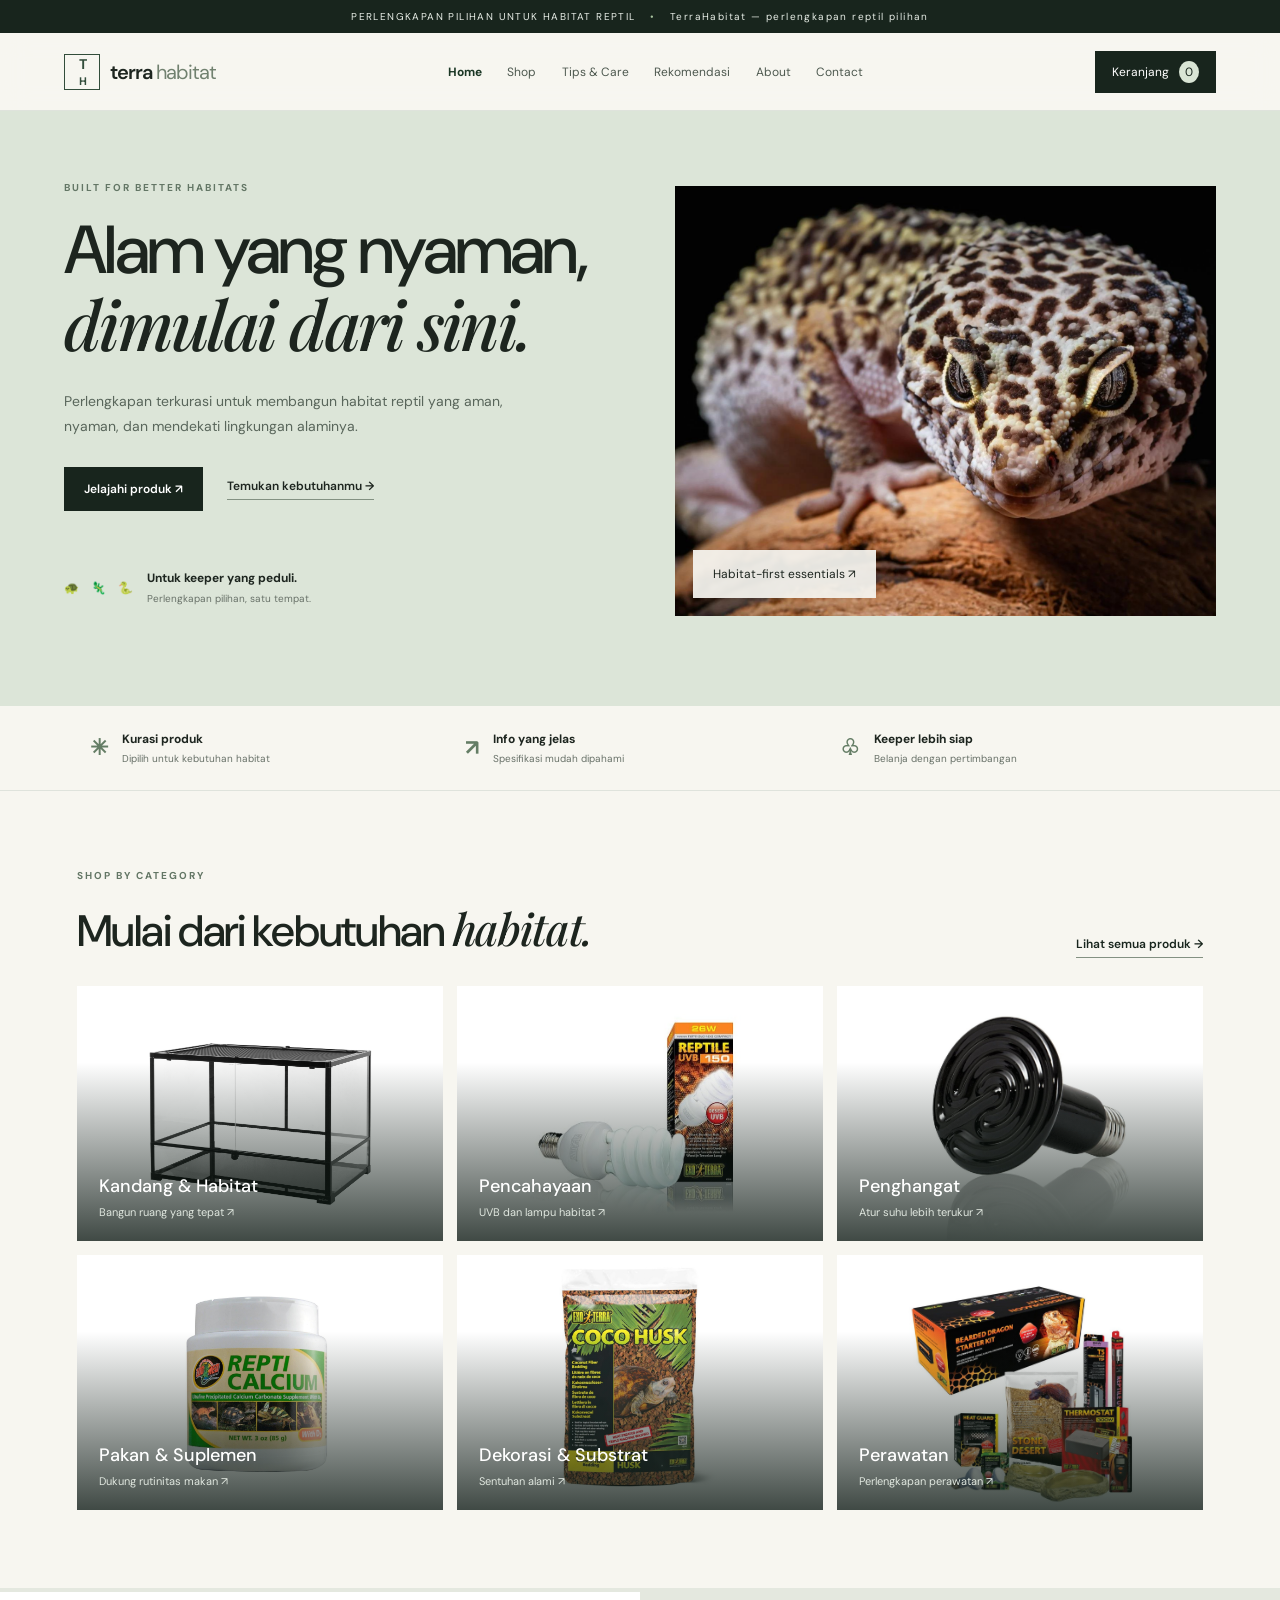
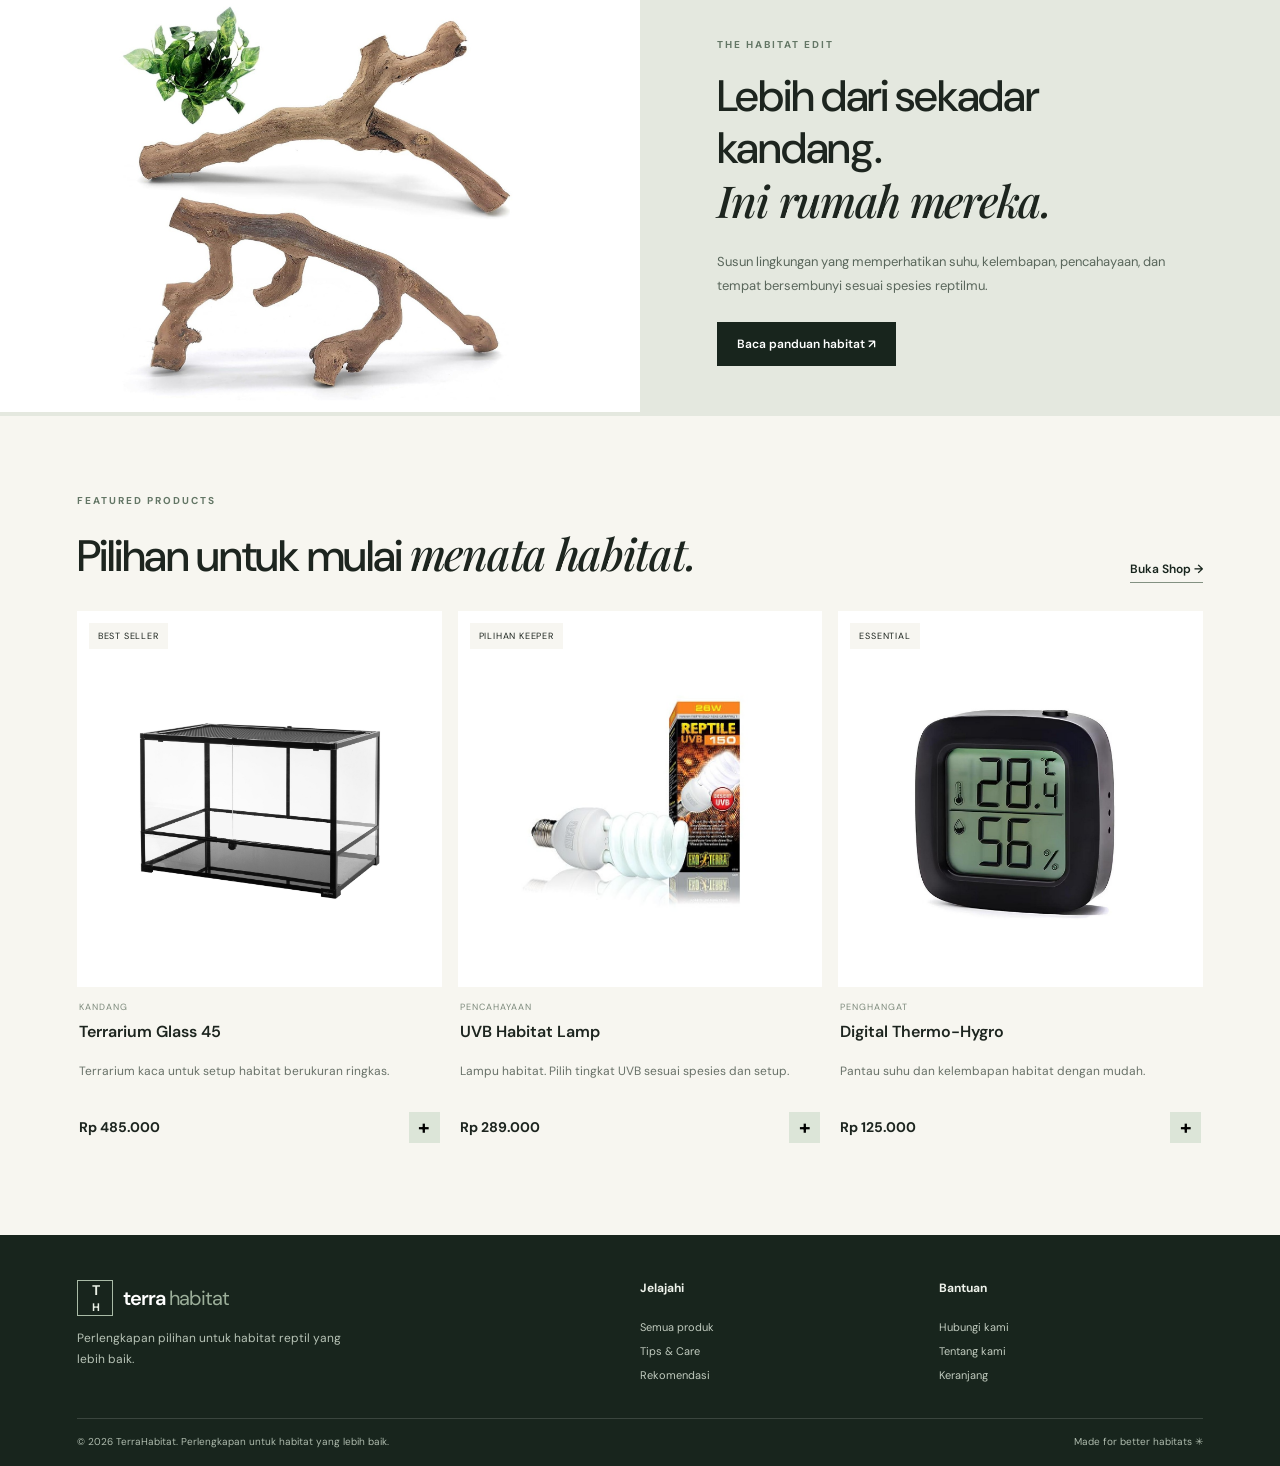
==== index.html @ 5f6a1dad "Update index.html" ====
<!DOCTYPE html>
<html lang="id">
 <head>
  <meta charset="utf-8"/>
  <meta content="width=device-width,initial-scale=1" name="viewport"/>
  <meta content="#18251d" name="theme-color"/>
  <title>
   Home | TerraHabitat
  </title>
  <link href="style.css" rel="stylesheet"/>
 </head>
 <body>
  <div class="announcement">
   PERLENGKAPAN PILIHAN UNTUK HABITAT REPTIL
   <span>
    •
   </span>
   TerraHabitat — perlengkapan reptil pilihan
  </div>
  <header class="site-header">
   <a class="brand" href="index.html">
    <span class="brand-mark">
     T
     <span>
      H
     </span>
    </span>
    <span class="brand-name">
     terra
     <span>
      habitat
     </span>
    </span>
   </a>
   <button aria-label="Buka menu" class="menu-toggle" id="menuToggle">
    ☰
   </button>
   <nav class="main-nav" id="mainNav">
    <a data-page="index.html" href="index.html">
     Home
    </a>
    <a data-page="shop.html" href="shop.html">
     Shop
    </a>
    <a data-page="tips.html" href="tips.html">
     Tips &amp; Care
    </a>
    <a data-page="recommendation.html" href="recommendation.html">
     Rekomendasi
    </a>
    <a data-page="about.html" href="about.html">
     About
    </a>
    <a data-page="contact.html" href="contact.html">
     Contact
    </a>
   </nav>
   <div class="header-actions">
    <a class="cart-button" href="cart.html">
     Keranjang
     <span id="cartCount">
      0
     </span>
    </a>
   </div>
  </header>
  <main>
   <section class="hero">
    <div class="hero-copy">
     <p class="eyebrow">
      BUILT FOR BETTER HABITATS
     </p>
     <h1>
      Alam yang nyaman,
      <br/>
      <em>
       dimulai dari sini.
      </em>
     </h1>
     <p class="hero-description">
      Perlengkapan terkurasi untuk membangun habitat reptil yang aman, nyaman, dan mendekati lingkungan alaminya.
     </p>
     <div class="hero-actions">
      <a class="button button-light" href="shop.html">
       Jelajahi produk ↗
      </a>
      <a class="text-link" href="recommendation.html">
       Temukan kebutuhanmu →
      </a>
     </div>
     <div class="hero-proof">
      <span>
       🐢　🦎　🐍
      </span>
      <p>
       <strong>
        Untuk keeper yang peduli.
       </strong>
       <br/>
       <small>
        Perlengkapan pilihan, satu tempat.
       </small>
      </p>
     </div>
    </div>
    <a class="hero-art image-link" href="shop.html">
     <img alt="Iguana di lingkungan hijau" src="images/hero-reptile.jpg"/>
     <span class="hero-note">
      Habitat-first essentials ↗
     </span>
    </a>
   </section>
   <section class="benefit-strip">
    <div>
     <b>
      ✳
     </b>
     <p>
      <strong>
       Kurasi produk
      </strong>
      <small>
       Dipilih untuk kebutuhan habitat
      </small>
     </p>
    </div>
    <div>
     <b>
      ↗
     </b>
     <p>
      <strong>
       Info yang jelas
      </strong>
      <small>
       Spesifikasi mudah dipahami
      </small>
     </p>
    </div>
    <div>
     <b>
      ♧
     </b>
     <p>
      <strong>
       Keeper lebih siap
      </strong>
      <small>
       Belanja dengan pertimbangan
      </small>
     </p>
    </div>
   </section>
   <section class="section">
    <div class="section-heading">
     <div>
      <p class="eyebrow">
       SHOP BY CATEGORY
      </p>
      <h2>
       Mulai dari kebutuhan
       <em>
        habitat.
       </em>
      </h2>
     </div>
     <a class="text-link dark-link" href="shop.html">
      Lihat semua produk →
     </a>
    </div>
    <div class="category-grid">
     <a class="category-card" href="shop.html?category=Kandang">
      <img alt="Kandang dan habitat" src="images/terrarium-glass.jpeg"/>
      <span class="category-info">
       <strong>
        Kandang &amp; Habitat
       </strong>
       <small>
        Bangun ruang yang tepat ↗
       </small>
      </span>
     </a>
     <a class="category-card" href="shop.html?category=Pencahayaan">
      <img alt="Pencahayaan" src="images/uvb-lamp.jpeg"/>
      <span class="category-info">
       <strong>
        Pencahayaan
       </strong>
       <small>
        UVB dan lampu habitat ↗
       </small>
      </span>
     </a>
     <a class="category-card" href="shop.html?category=Penghangat">
      <img alt="Penghangat" src="images/ceramic-heater.jpeg"/>
      <span class="category-info">
       <strong>
        Penghangat
       </strong>
       <small>
        Atur suhu lebih terukur ↗
       </small>
      </span>
     </a>
     <a class="category-card" href="shop.html?category=Pakan">
      <img alt="Pakan" src="images/calcium-supplement.jpeg"/>
      <span class="category-info">
       <strong>
        Pakan &amp; Suplemen
       </strong>
       <small>
        Dukung rutinitas makan ↗
       </small>
      </span>
     </a>
     <a class="category-card" href="shop.html?category=Dekorasi">
      <img alt="Dekorasi habitat" src="images/coconut-substrate.jpeg"/>
      <span class="category-info">
       <strong>
        Dekorasi &amp; Substrat
       </strong>
       <small>
        Sentuhan alami ↗
       </small>
      </span>
     </a>
     <a class="category-card" href="shop.html?category=Perawatan">
      <img alt="Perawatan" src="images/care-essentials.jpeg"/>
      <span class="category-info">
       <strong>
        Perawatan
       </strong>
       <small>
        Perlengkapan perawatan ↗
       </small>
      </span>
     </a>
    </div>
   </section>
   <section class="featured-banner">
    <a class="featured-image image-link" href="tips.html">
     <img alt="Hutan hijau" src="images/climbing-branch.jpeg"/>
    </a>
    <div class="featured-content">
     <p class="eyebrow">
      THE HABITAT EDIT
     </p>
     <h2>
      Lebih dari sekadar kandang.
      <br/>
      <em>
       Ini rumah mereka.
      </em>
     </h2>
     <p>
      Susun lingkungan yang memperhatikan suhu, kelembapan, pencahayaan, dan tempat bersembunyi sesuai spesies reptilmu.
     </p>
     <a class="button button-dark" href="tips.html">
      Baca panduan habitat ↗
     </a>
    </div>
   </section>
   <section class="section">
    <div class="section-heading">
     <div>
      <p class="eyebrow">
       FEATURED PRODUCTS
      </p>
      <h2>
       Pilihan untuk mulai
       <em>
        menata habitat.
       </em>
      </h2>
     </div>
     <a class="text-link dark-link" href="shop.html">
      Buka Shop →
     </a>
    </div>
    <div class="product-grid" id="homeProducts">
    </div>
   </section>
  </main>
  <footer class="footer">
   <div class="footer-main">
    <div class="footer-brand">
     <a class="brand brand-footer" href="index.html">
      <span class="brand-mark">
       T
       <span>
        H
       </span>
      </span>
      <span class="brand-name">
       terra
       <span>
        habitat
       </span>
      </span>
     </a>
     <p>
      Perlengkapan pilihan untuk habitat reptil yang lebih baik.
     </p>
    </div>
    <div>
     <h4>
      Jelajahi
     </h4>
     <a href="shop.html">
      Semua produk
     </a>
     <a href="tips.html">
      Tips &amp; Care
     </a>
     <a href="recommendation.html">
      Rekomendasi
     </a>
    </div>
    <div>
     <h4>
      Bantuan
     </h4>
     <a href="contact.html">
      Hubungi kami
     </a>
     <a href="about.html">
      Tentang kami
     </a>
     <a href="cart.html">
      Keranjang
     </a>
    </div>
   </div>
   <div class="footer-bottom">
    <span>
     © 2026 TerraHabitat. Perlengkapan untuk habitat yang lebih baik.
    </span>
    <span>
     Made for better habitats ✳
    </span>
   </div>
  </footer>
  <div class="toast" id="toast" role="status">
  </div>
  <script src="site.js">
  </script>
 </body>
</html>
---- style.css ----
@import url('https://fonts.googleapis.com/css2?family=DM+Sans:wght@400;500;600;700&family=Playfair+Display:ital,wght@0,500;0,600;1,500;1,600&display=swap');
:root {
    --forest:#18251d;
    --green:#324d3b;
    --sage:#dce5d8;
    --cream:#f7f6f0;
    --ink:#1d251f;
    --muted:#687168;
    --line:#dfe3dc
}
* {
    box-sizing:border-box
}
html {
    scroll-behavior:smooth
}
body {
    margin:0;
    background:var(--cream);
    color:var(--ink);
    font-family:'DM Sans',sans-serif
}
a {
    color:inherit;
    text-decoration:none
}
img {
    display:block;
    width:100%;
    object-fit:cover
}
button,input,select,textarea {
    font:inherit
}
.announcement {
    background:var(--forest);
    color:#e8eee7;
    padding:10px 5%;
    font-size:10px;
    letter-spacing:1.4px;
    text-align:center
}
.announcement span {
    padding:0 10px;
    color:#a8c29f
}
.site-header {
    height:78px;
    padding:0 5%;
    display:flex;
    align-items:center;
    justify-content:space-between;
    gap:24px;
    background:#f7f6f0eF;
    border-bottom:1px solid var(--line);
    position:sticky;
    top:0;
    z-index:20;
    backdrop-filter:blur(14px)
}
.brand {
    display:flex;
    align-items:center;
    gap:10px;
    flex-shrink:0
}
.brand-mark {
    width:36px;
    height:36px;
    border:1px solid var(--green);
    display:grid;
    place-items:center;
    font-size:14px;
    font-weight:700;
    color:var(--green);
    letter-spacing:-2px
}
.brand-mark span {
    font-size:11px
}
.brand-name {
    font-size:20px;
    letter-spacing:-1px;
    font-weight:600
}
.brand-name span {
    font-weight:400;
    color:#71816f
}
.main-nav {
    display:flex;
    gap:clamp(12px,2vw,30px);
    align-items:center
}
.main-nav a {
    font-size:12px;
    color:#4e594f;
    transition:color .2s
}
.main-nav a:hover,.main-nav a.active {
    color:#1b3725;
    font-weight:700
}
.header-actions {
    display:flex;
    align-items:center;
    gap:12px
}
.cart-button {
    background:var(--forest);
    color:white;
    border:0;
    padding:13px 17px;
    font-size:12px;
    cursor:pointer;
    white-space:nowrap
}
.cart-button span {
    background:#d9e5d5;
    color:var(--forest);
    border-radius:50%;
    padding:3px 6px;
    margin-left:7px
}
.menu-toggle {
    display:none;
    background:none;
    border:0;
    font-size:24px
}
.hero {
    display:grid;
    grid-template-columns:1fr 1fr;
    min-height:540px;
    background:var(--sage);
    padding:45px 5% 60px;
    gap:6%;
    align-items:center
}
.hero-copy {
    max-width:580px;
    padding:25px 0
}
.eyebrow {
    font-size:10px;
    font-weight:700;
    letter-spacing:2px;
    color:#637665;
    margin:0 0 20px
}
.hero h1,.page-hero h1 {
    font-size:clamp(40px,5.3vw,72px);
    line-height:1.08;
    letter-spacing:-2.7px;
    margin:0 0 23px;
    font-weight:500
}
.hero h1 em,.page-hero h1 em,h2 em {
    font-family:'Playfair Display',serif;
    font-weight:500
}
.hero-description,.page-hero>p:last-child {
    color:#59665b;
    line-height:1.8;
    max-width:460px;
    font-size:14px
}
.hero-actions {
    display:flex;
    align-items:center;
    gap:24px;
    margin-top:28px;
    flex-wrap:wrap
}
.button {
    display:inline-flex;
    align-items:center;
    justify-content:center;
    padding:14px 20px;
    border:0;
    cursor:pointer;
    font-size:12px;
    font-weight:600;
    gap:12px
}
.button-light {
    background:var(--forest);
    color:white
}
.button-dark {
    background:var(--forest);
    color:white
}
.text-link {
    font-size:12px;
    font-weight:600;
    border-bottom:1px solid #839182;
    padding-bottom:5px
}
.dark-link {
    color:var(--forest)
}
.hero-proof {
    display:flex;
    align-items:center;
    gap:14px;
    margin-top:45px;
    font-size:12px
}
.hero-proof p {
    line-height:1.7
}
.hero-proof small,.benefit-strip small {
    color:var(--muted)
}
.hero-art {
    height:430px;
    position:relative;
    overflow:hidden
}
.hero-art img {
    height:100%;
    transition:transform .6s
}
.hero-art:hover img,.image-link:hover img {
    transform:scale(1.035)
}
.hero-note {
    position:absolute;
    bottom:18px;
    left:18px;
    background:#f7f6f0ed;
    padding:16px 20px;
    font-size:12px
}
.benefit-strip {
    display:grid;
    grid-template-columns:repeat(3,1fr);
    padding:25px 7%;
    border-bottom:1px solid var(--line);
    gap:25px
}
.benefit-strip>div {
    display:flex;
    align-items:center;
    gap:14px
}
.benefit-strip b {
    font-size:22px;
    color:#647d65
}
.benefit-strip p {
    margin:0;
    display:grid;
    gap:5px;
    font-size:12px
}
.section {
    padding:78px 6%
}
.section-heading {
    display:flex;
    align-items:end;
    justify-content:space-between;
    gap:20px;
    margin-bottom:28px
}
.section-heading h2,.featured-content h2,.about-layout h2,.contact-copy h2 {
    font-size:clamp(28px,3.6vw,44px);
    font-weight:500;
    line-height:1.18;
    letter-spacing:-1.3px;
    margin:0
}
.category-grid {
    display:grid;
    grid-template-columns:repeat(3,1fr);
    gap:14px
}
.category-card {
    height:255px;
    position:relative;
    overflow:hidden;
    background:#dce3d8;
    display:block;
    border:0;
    text-align:left;
    color:white;
    cursor:pointer
}
.category-card:after {
    content:'';
    position:absolute;
    inset:0;
    background:linear-gradient(0deg,#101c16cc,transparent 70%)
}
.category-card img {
    height:100%;
    transition:transform .5s
}
.category-card:hover img {
    transform:scale(1.04)
}
.category-info {
    position:absolute;
    bottom:22px;
    left:22px;
    z-index:1;
    display:grid;
    gap:7px
}
.category-info strong {
    font-size:18px;
    font-weight:500
}
.category-info small {
    font-size:11px;
    color:#e0e7df
}
.featured-banner {
    display:grid;
    grid-template-columns:1fr 1fr;
    background:#e4e8df;
    align-items:center
}
.featured-image {
    height:420px;
    overflow:hidden
}
.featured-image img {
    height:100%;
    transition:transform .5s
}
.featured-content {
    padding:50px 12%
}
.featured-content p:not(.eyebrow) {
    font-size:13px;
    line-height:1.8;
    color:#59665b;
    margin:20px 0 25px
}
.page-hero {
    padding:80px 7% 62px;
    background:var(--sage)
}
.page-hero h1 {
    max-width:850px
}
.page-hero>p:last-child {
    max-width:650px
}
.page-hero.compact {
    padding-top:55px;
    padding-bottom:40px
}
.shop-section {
    padding-top:35px
}
.shop-controls {
    display:grid;
    grid-template-columns:1fr 220px 200px;
    gap:12px;
    margin-bottom:14px
}
.shop-controls input,.shop-controls select,.contact-form input,.contact-form textarea {
    width:100%;
    padding:14px;
    border:1px solid #d7ddd5;
    background:#fbfbf7;
    color:var(--ink);
    outline:none
}
.shop-controls input:focus,.contact-form input:focus,.contact-form textarea:focus {
    border-color:#637c67
}
.product-count {
    font-size:12px;
    color:var(--muted);
    margin:18px 0
}
.product-grid {
    display:grid;
    grid-template-columns:repeat(3,minmax(0,1fr));
    gap:28px 16px
}
.product-card {
    min-width:0
}
.product-image {
    position:relative;
    overflow:hidden;
    background:#e7e9e2;
    aspect-ratio:1/1.03
}
.product-image>a {
    display:block;
    height:100%
}
.product-image img {
    height:100%;
    transition:transform .45s
}
.product-card:hover .product-image img {
    transform:scale(1.04)
}
.product-badge {
    position:absolute;
    top:12px;
    left:12px;
    background:#f7f6f0eF;
    padding:7px 9px;
    font-size:9px;
    letter-spacing:.8px
}
.quick-add {
    position:absolute;
    left:10px;
    right:10px;
    bottom:10px;
    background:var(--forest);
    color:white;
    border:0;
    padding:12px;
    cursor:pointer;
    font-size:11px;
    opacity:0;
    transform:translateY(6px);
    transition:.2s
}
.product-card:hover .quick-add,.quick-add:focus {
    opacity:1;
    transform:none
}
.product-meta {
    padding:14px 2px
}
.product-category {
    font-size:9px;
    color:#7c897b;
    letter-spacing:1px;
    text-transform:uppercase
}
.product-title-row {
    display:flex;
    justify-content:space-between;
    gap:8px;
    align-items:start
}
.product-title {
    font-size:16px;
    font-weight:600;
    margin:8px 0
}
.product-rating {
    font-size:10px;
    color:#647d65;
    margin-top:10px
}
.product-desc {
    font-size:12px;
    line-height:1.6;
    color:var(--muted);
    min-height:38px
}
.price-row {
    display:flex;
    justify-content:space-between;
    align-items:center;
    font-size:14px;
    font-weight:700
}
.mini-add {
    width:31px;
    height:31px;
    background:var(--sage);
    border:0;
    font-size:20px;
    cursor:pointer
}
.empty-message {
    padding:40px;
    text-align:center;
    color:var(--muted)
}
.product-detail {
    display:grid;
    grid-template-columns:1fr 1fr;
    gap:7%;
    align-items:center;
    min-height:500px
}
.detail-image {
    height:min(65vw,520px);
    background:#e5e8e0
}
.detail-image img {
    height:100%
}
.detail-copy h1 {
    font-size:clamp(32px,4vw,52px);
    font-weight:500;
    letter-spacing:-1.5px
}
.detail-copy p {
    line-height:1.8;
    color:var(--muted);
    font-size:14px
}
.detail-price {
    font-size:24px;
    font-weight:700;
    margin:24px 0
}
.detail-copy .button {
    margin-top:10px
}
.image-link {
    display:block;
    overflow:hidden
}
.image-link img {
    transition:transform .5s
}
.care-grid {
    display:grid;
    grid-template-columns:repeat(3,1fr);
    gap:18px
}
.care-card {
    background:#eeefe8
}
.care-image {
    height:220px;
    display:block;
    position:relative;
    overflow:hidden
}
.care-image img {
    height:100%;
    transition:transform .4s
}
.care-image:hover img {
    transform:scale(1.04)
}
.care-image span {
    position:absolute;
    left:14px;
    top:14px;
    background:#f7f6f0;
    padding:7px 10px;
    font-size:9px;
    letter-spacing:1px
}
.care-body {
    padding:20px
}
.care-body h3 {
    font-size:18px;
    font-weight:500;
    margin:0 0 10px
}
.care-body p,.about-layout p {
    font-size:13px;
    line-height:1.8;
    color:var(--muted)
}
.care-body .text-link {
    display:inline-block;
    margin-top:8px
}
.care-grid-page {
    padding-top:55px
}
.recommend-grid {
    display:grid;
    grid-template-columns:repeat(2,1fr);
    gap:14px
}
.recommend-card {
    display:flex;
    gap:20px;
    background:#ecefe7;
    padding:28px;
    align-items:start
}
.recommend-emoji {
    font-size:38px
}
.recommend-card span {
    font-size:9px;
    letter-spacing:1px;
    color:#71816f
}
.recommend-card h3 {
    margin:8px 0;
    font-size:23px;
    font-weight:500
}
.recommend-card p {
    font-size:12px;
    color:var(--muted);
    line-height:1.8
}
.recommend-card a {
    font-size:11px;
    font-weight:700;
    border-bottom:1px solid #98a495;
    padding-bottom:5px
}
.about-layout {
    display:grid;
    grid-template-columns:1fr 1fr;
    gap:7%;
    align-items:center
}
.about-photo {
    height:450px
}
.about-photo img {
    height:100%
}
.faq-section {
    padding-top:25px
}
.faq-list {
    max-width:900px
}
.faq-list details {
    border-bottom:1px solid var(--line);
    padding:18px 0
}
.faq-list summary {
    cursor:pointer;
    display:flex;
    justify-content:space-between;
    font-size:14px
}
.faq-list details p {
    font-size:13px;
    color:var(--muted);
    line-height:1.8;
    max-width:750px
}
.contact-section {
    display:grid;
    grid-template-columns:1fr 1fr;
    gap:8%;
    background:#e5e9e0
}
.contact-copy p {
    font-size:13px;
    color:var(--muted);
    line-height:1.8;
    max-width:420px
}
.contact-detail {
    display:grid;
    gap:7px;
    margin-top:25px
}
.contact-detail span {
    font-size:9px;
    letter-spacing:1.5px;
    color:#788579
}
.contact-detail strong {
    font-size:13px
}
.contact-form {
    background:var(--cream);
    padding:28px;
    display:grid;
    gap:10px
}
.contact-form h3 {
    margin:0 0 10px;
    font-weight:500;
    font-size:23px
}
.contact-form label {
    font-size:11px
}
.contact-form textarea {
    resize:vertical
}
.contact-form small {
    font-size:10px;
    color:var(--muted);
    line-height:1.6
}
.cart-page {
    display:grid;
    grid-template-columns:1.5fr .8fr;
    gap:35px;
    align-items:start
}
.cart-line {
    display:grid;
    grid-template-columns:100px 1fr auto;
    gap:18px;
    padding:18px 0;
    border-bottom:1px solid var(--line);
    align-items:center
}
.cart-line img {
    width:100px;
    height:100px
}
.cart-line h4 {
    margin:0 0 8px;
    font-size:15px
}
.cart-line p {
    font-size:13px;
    color:var(--muted)
}
.quantity-control {
    display:flex;
    align-items:center;
    gap:12px;
    margin:12px 0
}
.quantity-control button {
    border:1px solid var(--line);
    background:white;
    width:28px;
    height:28px;
    cursor:pointer
}
.remove-item {
    border:0;
    background:none;
    text-decoration:underline;
    color:#7b4e43;
    padding:0;
    cursor:pointer;
    font-size:11px
}
.cart-page-summary {
    background:#e9ede5;
    padding:25px;
    position:sticky;
    top:100px
}
.cart-page-summary h2 {
    font-weight:500
}
.summary-line {
    display:flex;
    justify-content:space-between;
    padding:18px 0;
    border-bottom:1px solid #d3dbd0
}
.cart-page-summary p,.cart-page-summary small {
    font-size:11px;
    line-height:1.7;
    color:var(--muted)
}
.cart-page-summary .button {
    width:100%;
    margin:15px 0
}
.cart-page-summary .text-link {
    display:block;
    text-align:center;
    margin:10px
}
.cart-empty {
    padding:40px 20px;
    text-align:center;
    background:#edf0e9
}
.cart-empty p {
    color:var(--muted);
    font-size:13px
}
.footer {
    background:var(--forest);
    color:#eef2eb;
    padding:45px 6% 18px
}
.footer-main {
    display:grid;
    grid-template-columns:2fr 1fr 1fr;
    gap:35px;
    padding-bottom:35px
}
.brand-footer .brand-mark {
    border-color:#a9bba7;
    color:#e9f0e5
}
.brand-footer .brand-name {
    color:white
}
.brand-footer .brand-name span {
    color:#9caf9a
}
.footer p {
    font-size:12px;
    line-height:1.8;
    color:#b7c3b6;
    max-width:270px
}
.footer h4 {
    font-size:12px;
    margin:0 0 14px
}
.footer-main>div:not(:first-child) {
    display:flex;
    flex-direction:column;
    gap:10px
}
.footer-main>div>a:not(.brand) {
    font-size:11px;
    color:#c1cbbf
}
.footer-bottom {
    border-top:1px solid #ffffff25;
    padding-top:16px;
    display:flex;
    justify-content:space-between;
    color:#aebbad;
    font-size:10px
}
.toast {
    position:fixed;
    bottom:22px;
    left:50%;
    transform:translate(-50%,20px);
    background:var(--forest);
    color:white;
    padding:13px 20px;
    font-size:12px;
    opacity:0;
    pointer-events:none;
    transition:.2s;
    z-index:100
}
.toast.show {
    opacity:1;
    transform:translate(-50%,0)
}
[hidden] {
    display:none!important
}
@media(max-width:950px) {
    .main-nav {
        gap:12px
    }
    .main-nav a {
        font-size:11px
    }
    .brand-name {
        font-size:17px
    }
    .hero {
        min-height:450px
    }
    .hero-art {
        height:350px
    }
    .category-card {
        height:210px
    }
    .product-grid {
        grid-template-columns:repeat(2,minmax(0,1fr))
    }
    .shop-controls {
        grid-template-columns:1fr 1fr
    }
    .shop-controls input {
        grid-column:1/-1
    }
}
@media(max-width:700px) {
    .site-header {
        height:68px;
        padding:0 5%;
        gap:10px
    }
    .menu-toggle {
        display:block;
        order:3
    }
    .main-nav {
        display:none;
        position:absolute;
        top:68px;
        left:0;
        right:0;
        padding:20px 6%;
        background:var(--cream);
        border-bottom:1px solid var(--line);
        flex-direction:column;
        align-items:flex-start;
        gap:18px
    }
    .main-nav.open {
        display:flex
    }
    .header-actions {
        margin-left:auto
    }
    .brand-mark {
        width:31px;
        height:31px
    }
    .brand-name {
        font-size:16px
    }
    .cart-button {
        padding:11px;
        font-size:11px
    }
    .hero {
        grid-template-columns:1fr;
        padding:35px 6% 45px;
        gap:25px
    }
    .hero h1,.page-hero h1 {
        font-size:43px
    }
    .hero-art {
        height:300px
    }
    .benefit-strip {
        grid-template-columns:1fr;
        padding:22px 7%;
        gap:15px
    }
    .section {
        padding:52px 6%
    }
    .section-heading {
        align-items:start;
        flex-direction:column
    }
    .category-grid {
        grid-template-columns:repeat(2,minmax(0,1fr));
        gap:10px
    }
    .category-card {
        height:190px
    }
    .category-info {
        left:13px;
        bottom:15px
    }
    .category-info strong {
        font-size:15px
    }
    .featured-banner,.about-layout,.contact-section,.product-detail,.cart-page {
        grid-template-columns:1fr
    }
    .featured-image {
        height:260px
    }
    .featured-content {
        padding:35px 7%
    }
    .page-hero {
        padding:50px 6% 40px
    }
    .care-grid {
        grid-template-columns:1fr
    }
    .care-image {
        height:230px
    }
    .recommend-grid {
        grid-template-columns:1fr
    }
    .shop-controls {
        grid-template-columns:1fr 1fr
    }
    .shop-controls input {
        grid-column:1/-1
    }
    .product-grid {
        gap:20px 12px
    }
    .product-title {
        font-size:14px
    }
    .product-desc {
        font-size:11px
    }
    .quick-add {
        opacity:1;
        transform:none;
        padding:9px;
        font-size:10px
    }
    .product-detail {
        gap:25px
    }
    .detail-image {
        height:350px
    }
    .about-photo {
        height:300px
    }
    .cart-page-summary {
        position:static
    }
    .footer-main {
        grid-template-columns:1fr 1fr
    }
    .footer-brand {
        grid-column:1/-1
    }
    .footer-bottom {
        gap:12px;
        flex-direction:column
    }
    .cart-line {
        grid-template-columns:75px 1fr auto;
        gap:12px
    }
    .cart-line img {
        width:75px;
        height:80px
    }
}
@media(max-width:390px) {
    .brand-name {
        font-size:14px
    }
    .header-actions {
        gap:5px
    }
    .cart-button {
        padding:9px
    }
    .category-card {
        height:160px
    }
    .product-grid {
        grid-template-columns:1fr 1fr
    }
    .product-title-row {
        display:block
    }
    .shop-controls {
        grid-template-columns:1fr
    }
    .shop-controls input {
        grid-column:auto
    }
}
/* Species-specific care guide pages */
.species-layout {
    padding-top:55px;
    padding-bottom:45px
}
.species-layout .about-photo {
    background:#e6e9df;
    overflow:hidden
}
.species-layout h2 {
    font-size:clamp(28px,3.4vw,42px);
    font-weight:500;
    line-height:1.2;
    letter-spacing:-1px
}
.species-layout h2 em {
    font-family:'Playfair Display',serif;
    font-weight:500
}
.species-content {
    padding-top:35px
}
.species-topic-grid {
    grid-template-columns:repeat(3,minmax(0,1fr));
    align-items:stretch
}
.species-topic-grid .care-card {
    height:100%
}
.species-topic-grid .care-body {
    padding:26px
}
.species-topic-grid .care-body .eyebrow {
    display:block;
    margin-bottom:12px
}
.species-check .featured-banner {
    grid-template-columns:1fr 1fr
}
.species-check ul {
    padding-left:19px;
    color:var(--muted);
    font-size:13px;
    line-height:2
}
.species-check .featured-content p:not(.eyebrow) {
    line-height:1.8
}
@media(max-width:700px) {
    .species-topic-grid {
        grid-template-columns:1fr
    }
    .species-check .featured-banner {
        grid-template-columns:1fr
    }
    .species-layout .about-photo {
        height:300px
    }
}


/* Form alamat pengantaran pada halaman keranjang */
.delivery-form {
    display: grid;
    gap: 9px;
    margin-top: 22px;
}
.delivery-form h3 {
    margin: 4px 0 8px;
    font-size: 17px;
    font-weight: 500;
}
.delivery-form label {
    margin-top: 5px;
    font-size: 11px;
    font-weight: 600;
}
.delivery-form input,
.delivery-form select,
.delivery-form textarea {
    width: 100%;
    min-width: 0;
    padding: 11px 12px;
    border: 1px solid #d3dbd0;
    border-radius: 0;
    background: #fff;
    color: var(--ink, #18251d);
    font: inherit;
    font-size: 12px;
}
.delivery-form textarea {
    resize: vertical;
}
.delivery-form input:focus,
.delivery-form select:focus,
.delivery-form textarea:focus {
    outline: 2px solid #647b60;
    outline-offset: 1px;
}
.delivery-total-line {
    padding: 11px 0;
    font-size: 12px;
}
.delivery-feedback {
    overflow-wrap: anywhere;
    margin: 0;
}
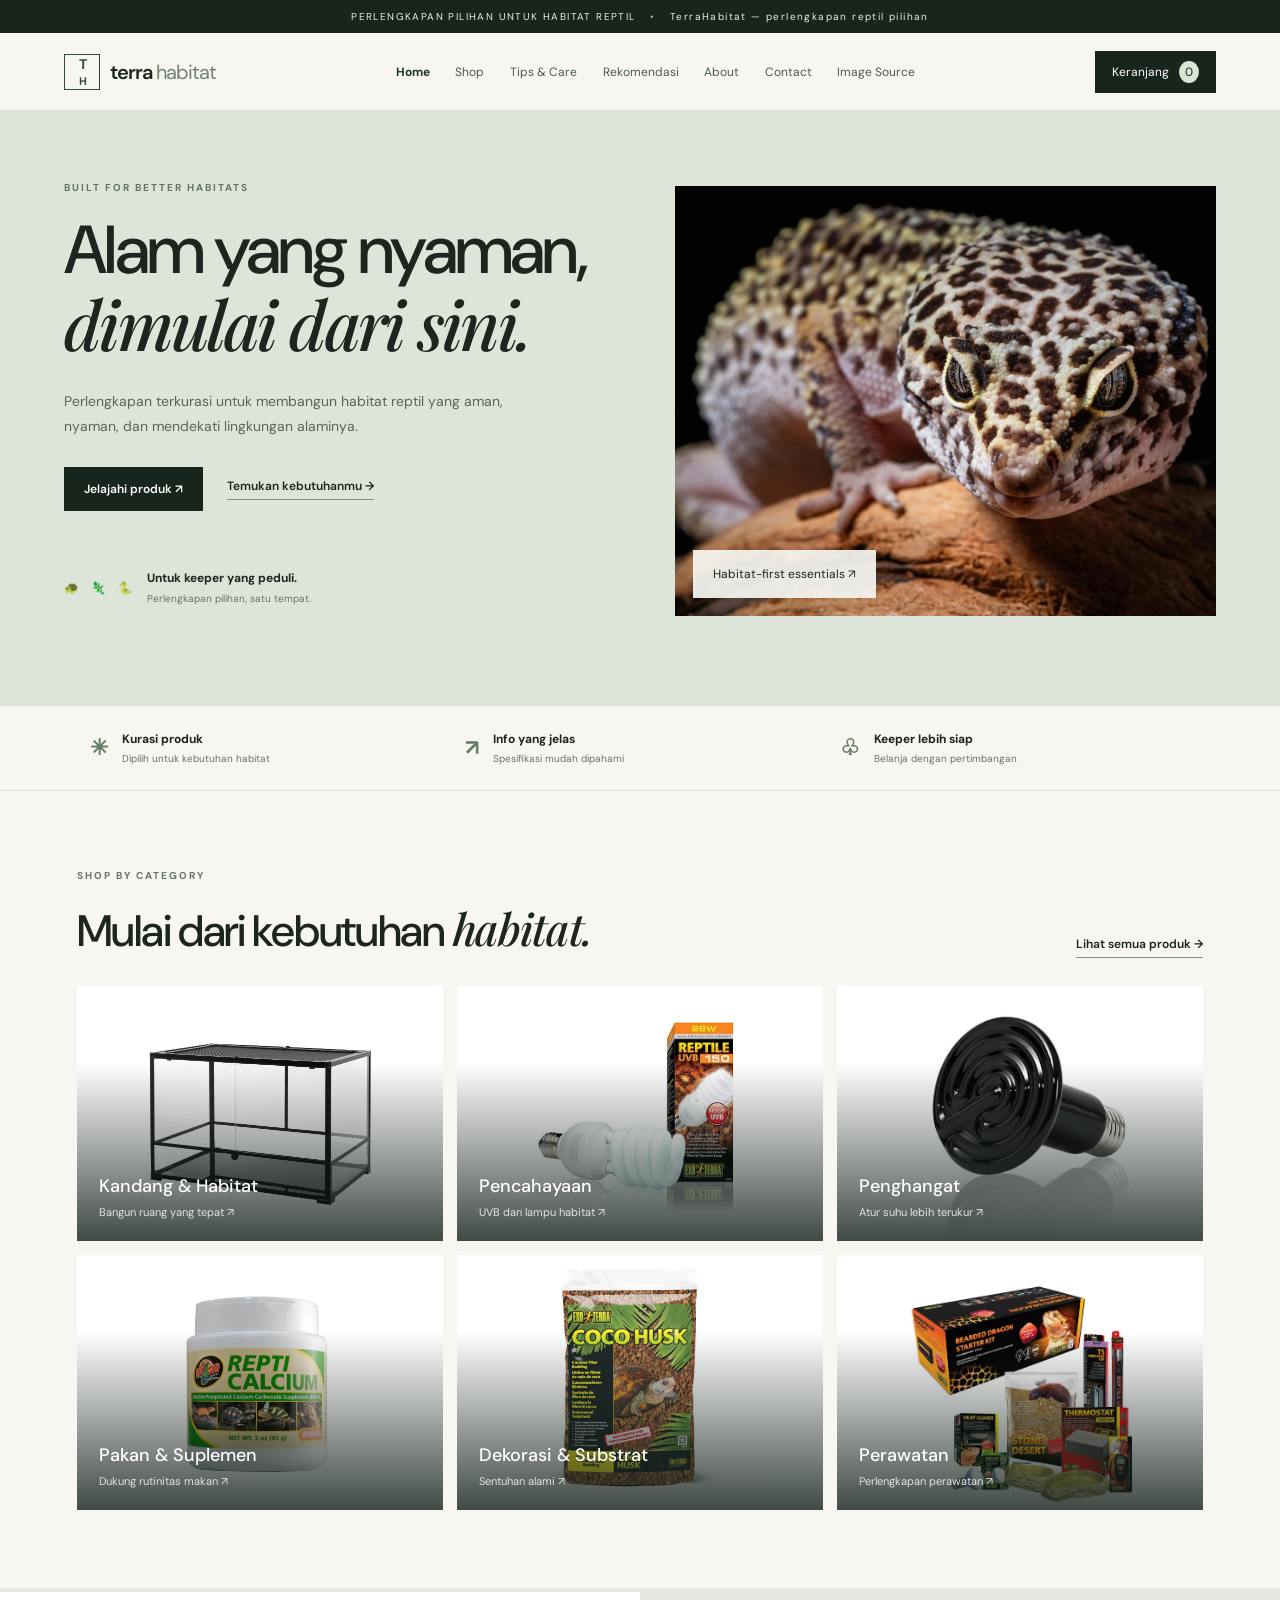
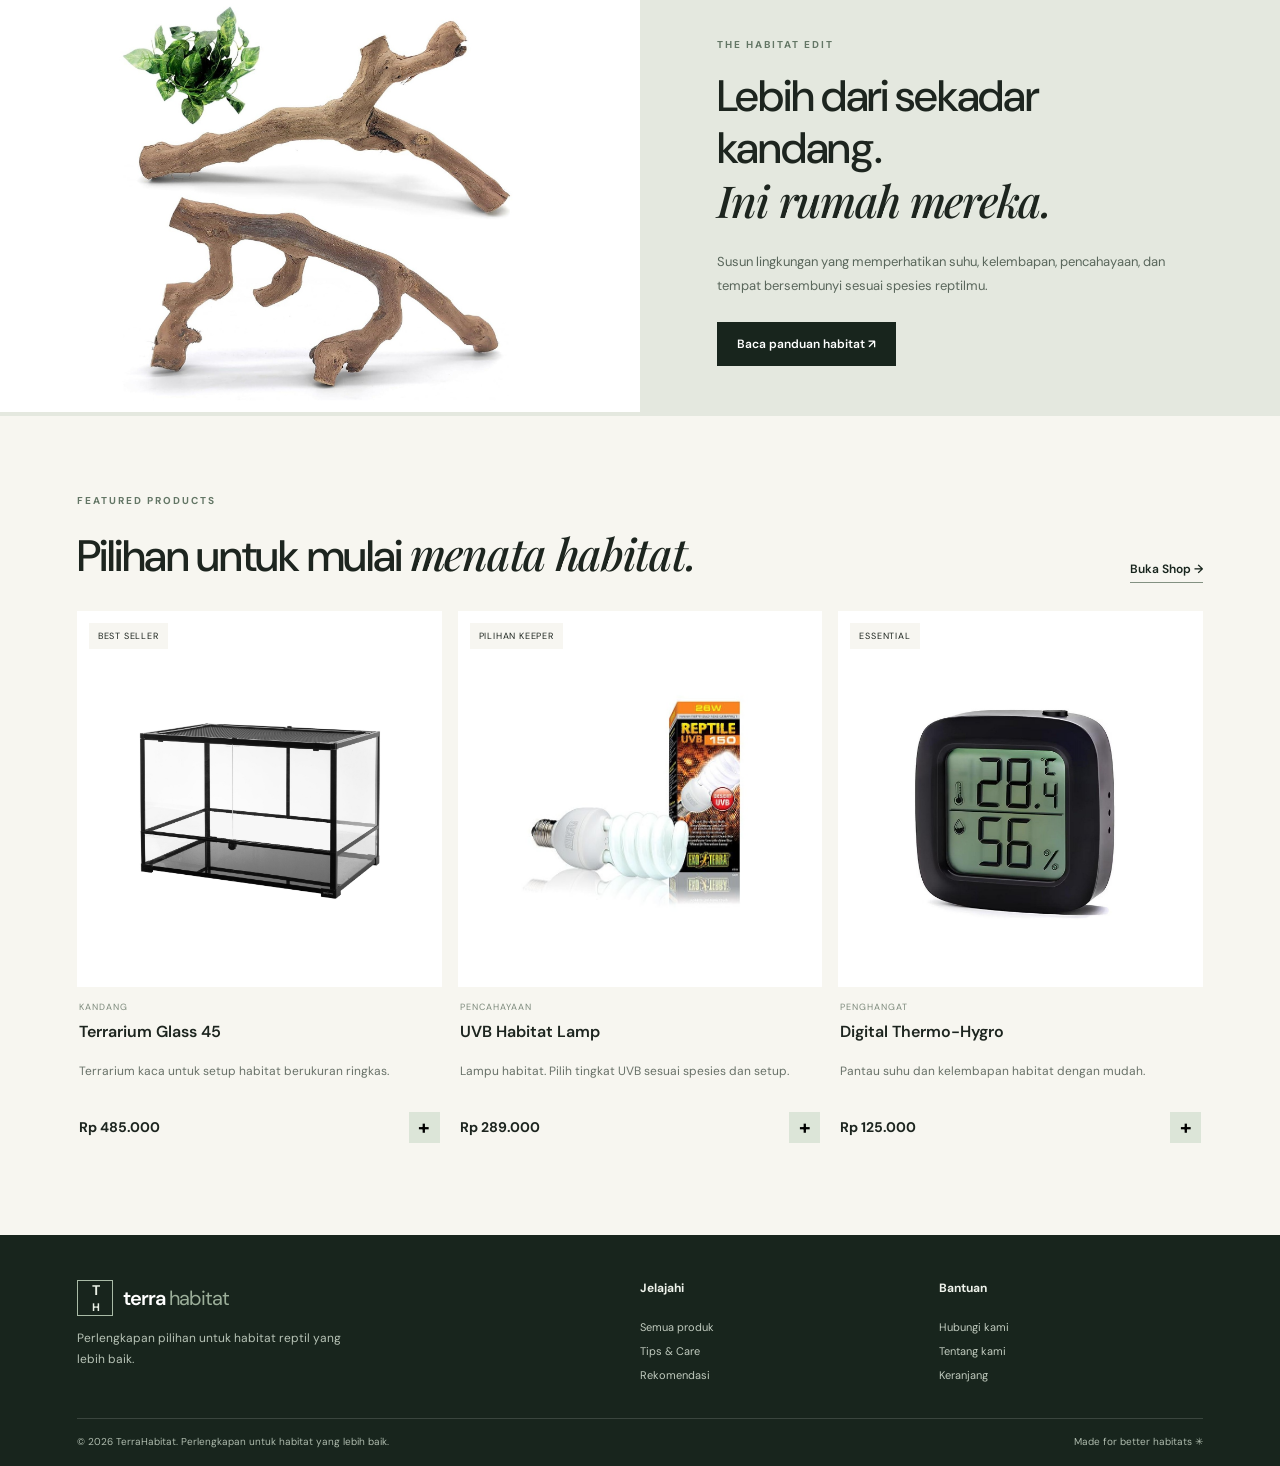
==== commit f5bbe115: "Update index.html" ====
--- a/index.html
+++ b/index.html
@@ -54,6 +54,9 @@
     <a data-page="contact.html" href="contact.html">
      Contact
     </a>
+    <a data-page="image-source.html" href="image-source.html">
+     Image Source
+    </a>
    </nav>
    <div class="header-actions">
     <a class="cart-button" href="cart.html">
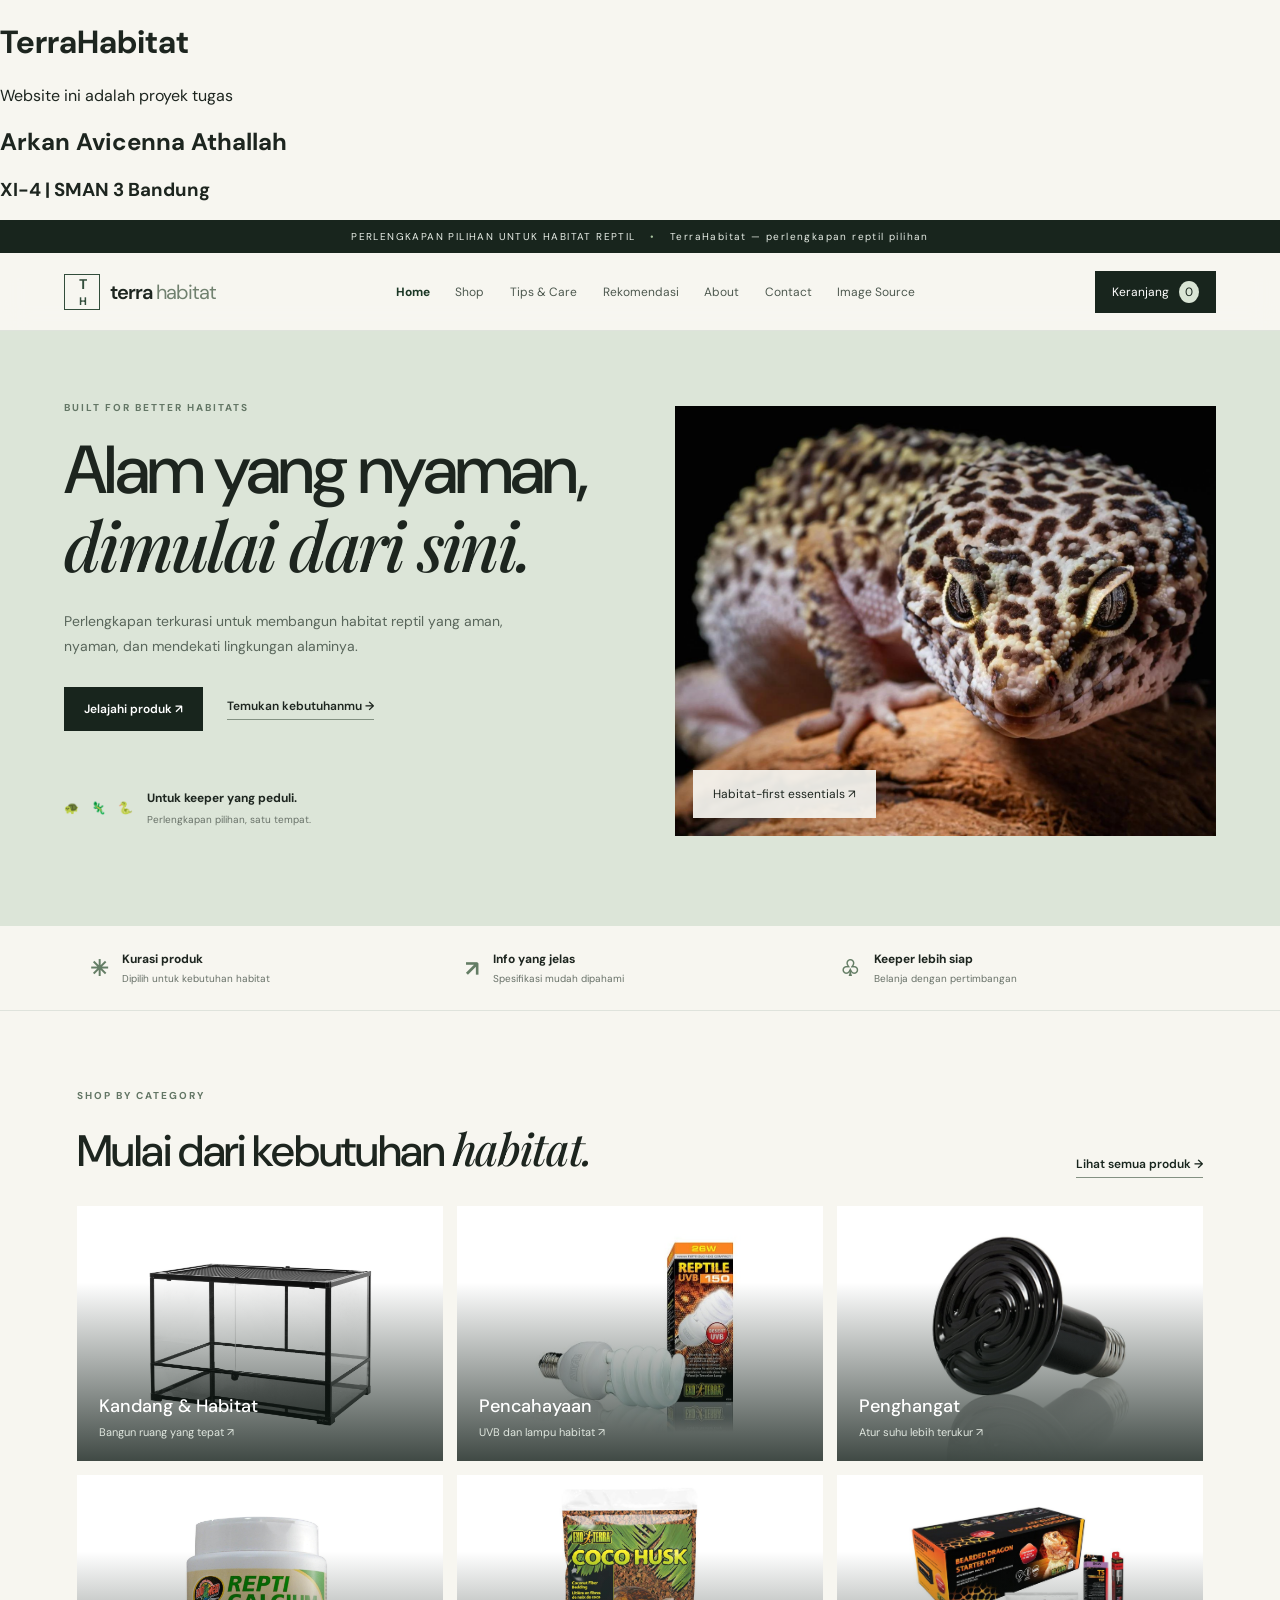
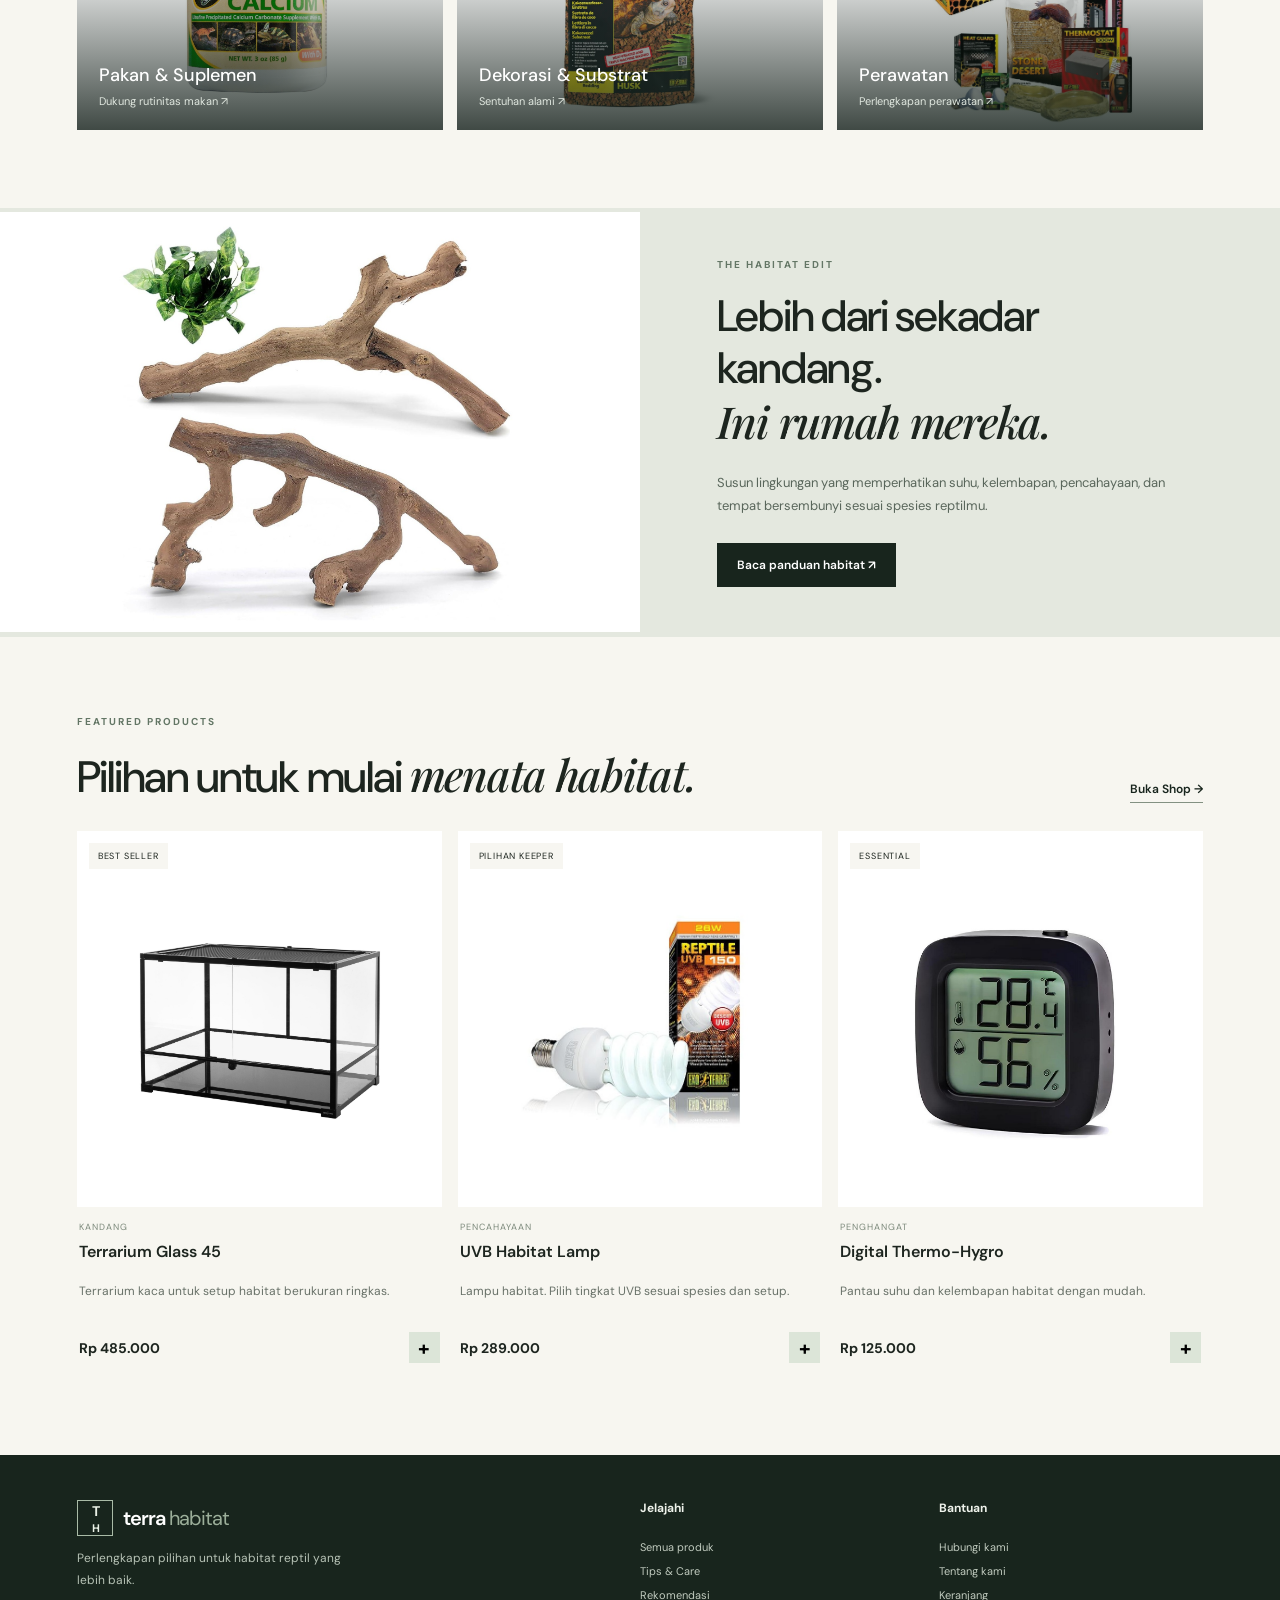
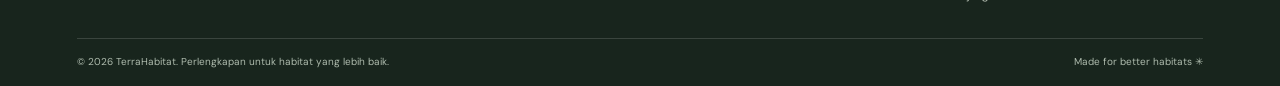
==== commit 5843beaa: "Update index.html" ====
--- a/index.html
+++ b/index.html
@@ -10,6 +10,15 @@
   <link href="style.css" rel="stylesheet"/>
  </head>
  <body>
+  <div id="splash-screen">
+    <div class="splash-content">
+        <h1>TerraHabitat</h1>
+        <div class="splash-line"></div>
+        <p>Website ini adalah proyek tugas</p>
+        <h2>Arkan Avicenna Athallah</h2>
+        <h3>XI-4 | SMAN 3 Bandung</h3>
+    </div>
+   </div>
   <div class="announcement">
    PERLENGKAPAN PILIHAN UNTUK HABITAT REPTIL
    <span>
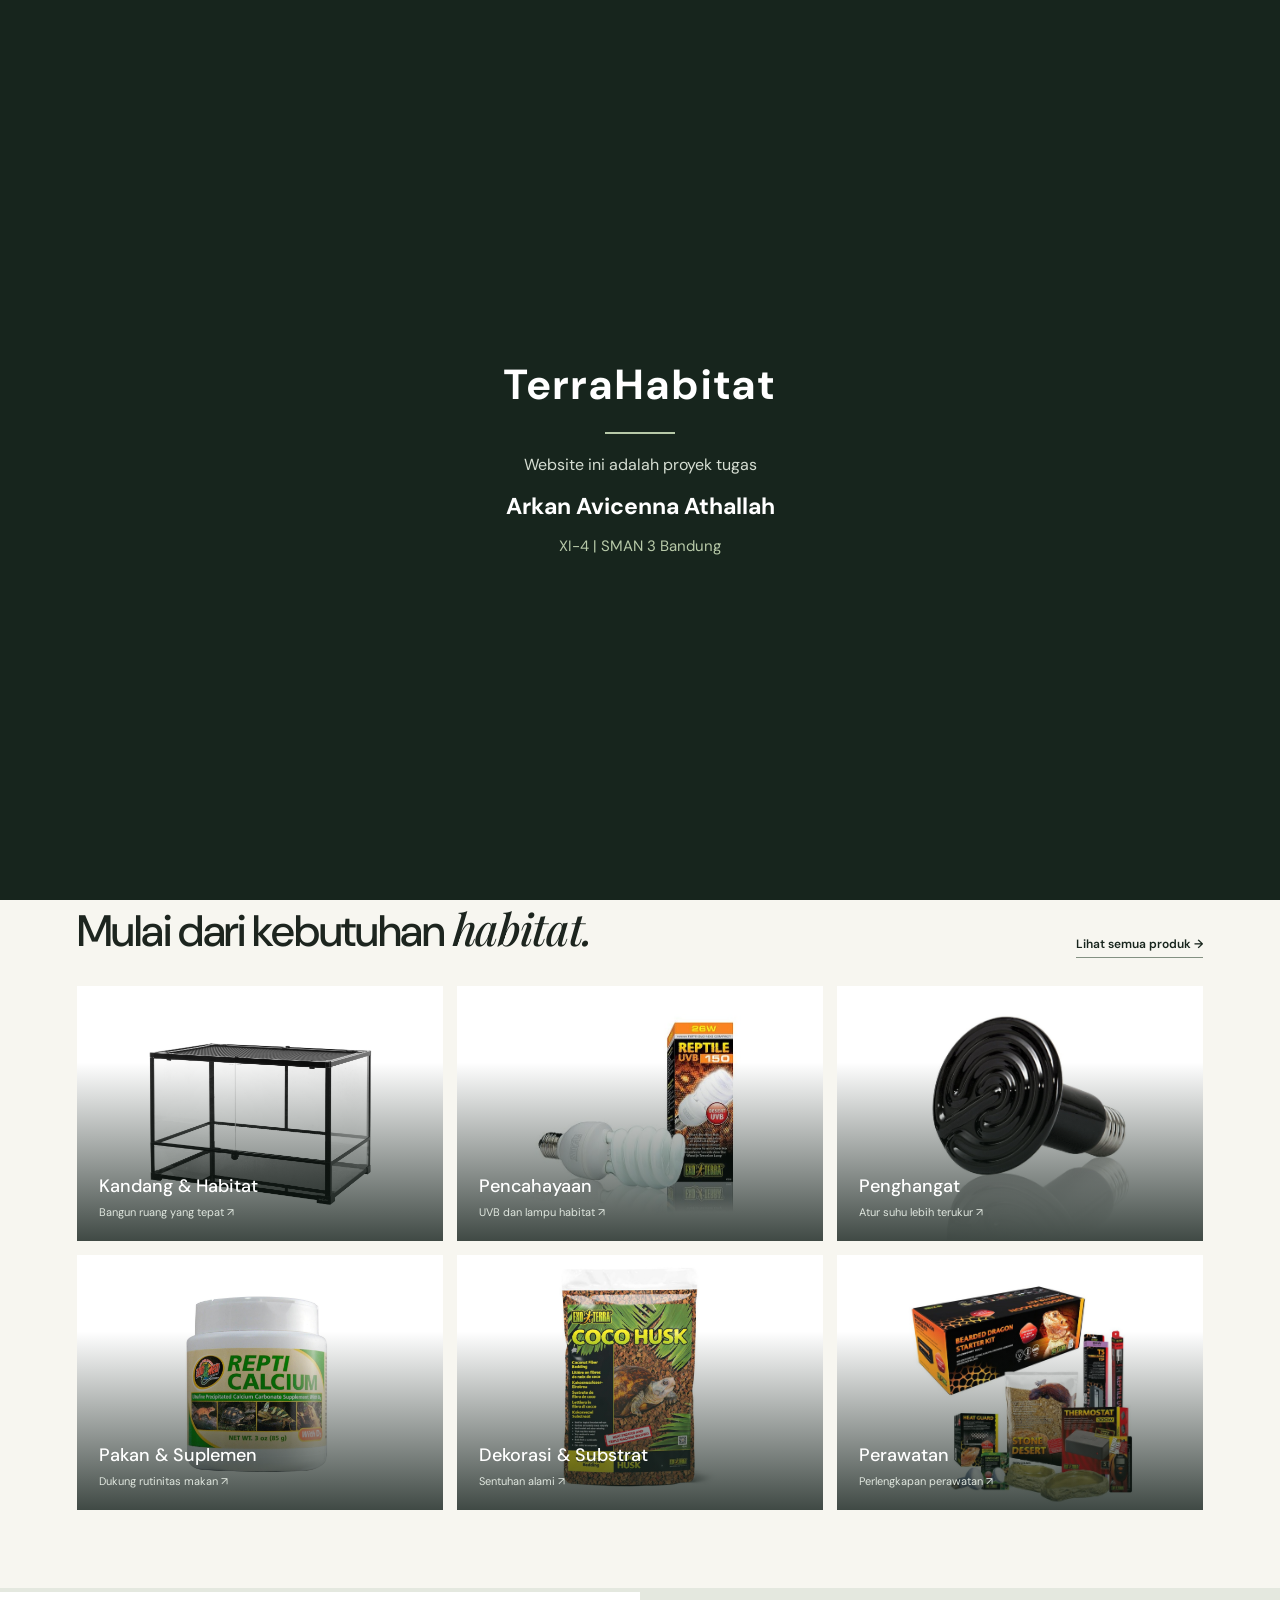
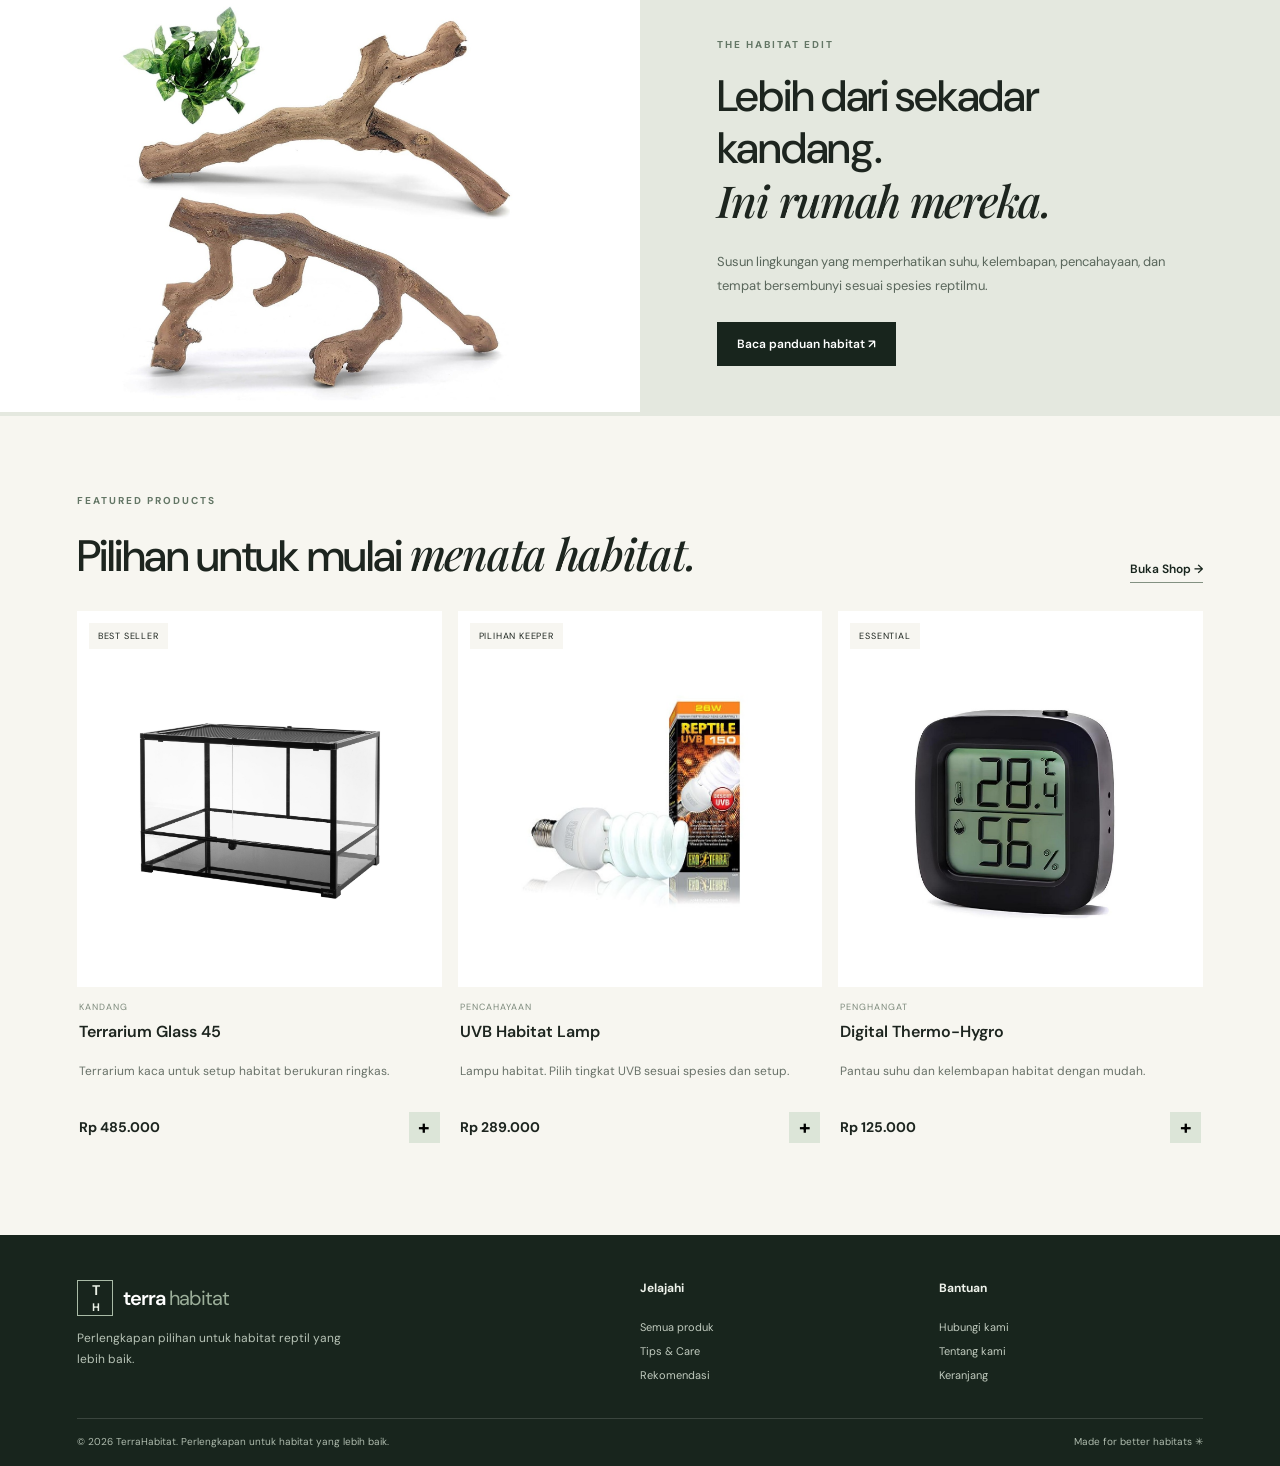
==== commit a002230e: "Update index.html" ====
--- a/index.html
+++ b/index.html
@@ -356,6 +356,14 @@
   </div>
   <script src="site.js">
   </script>
+  <script>
+    window.addEventListener("load", function() {
+        setTimeout(function() {
+            document.getElementById("splash-screen")
+                .classList.add("hide");
+        }, 2500);
+    });
+  </script>
  </body>
 </html>
 
--- a/style.css
+++ b/style.css
@@ -1156,3 +1156,67 @@
     overflow-wrap: anywhere;
     margin: 0;
 }
+#splash-screen {
+    position: fixed;
+    inset: 0;
+    z-index: 99999;
+    background: #17251D;
+    display: flex;
+    justify-content: center;
+    align-items: center;
+    text-align: center;
+    color: white;
+    transition: opacity 0.8s ease,
+                visibility 0.8s ease;
+}
+
+.splash-content {
+    padding: 25px;
+    animation: splashAppear 1s ease;
+}
+
+.splash-content h1 {
+    font-size: 42px;
+    margin-bottom: 20px;
+    letter-spacing: 3px;
+}
+
+.splash-line {
+    width: 70px;
+    height: 2px;
+    background: #B7C9A8;
+    margin: 20px auto;
+}
+
+.splash-content p {
+    font-size: 16px;
+    color: #D5DDD2;
+}
+
+.splash-content h2 {
+    font-size: 23px;
+    margin: 12px 0;
+}
+
+.splash-content h3 {
+    font-size: 15px;
+    font-weight: normal;
+    color: #B7C9A8;
+}
+
+#splash-screen.hide {
+    opacity: 0;
+    visibility: hidden;
+    pointer-events: none;
+}
+
+@keyframes splashAppear {
+    from {
+        opacity: 0;
+        transform: translateY(15px);
+    }
+    to {
+        opacity: 1;
+        transform: translateY(0);
+    }
+}
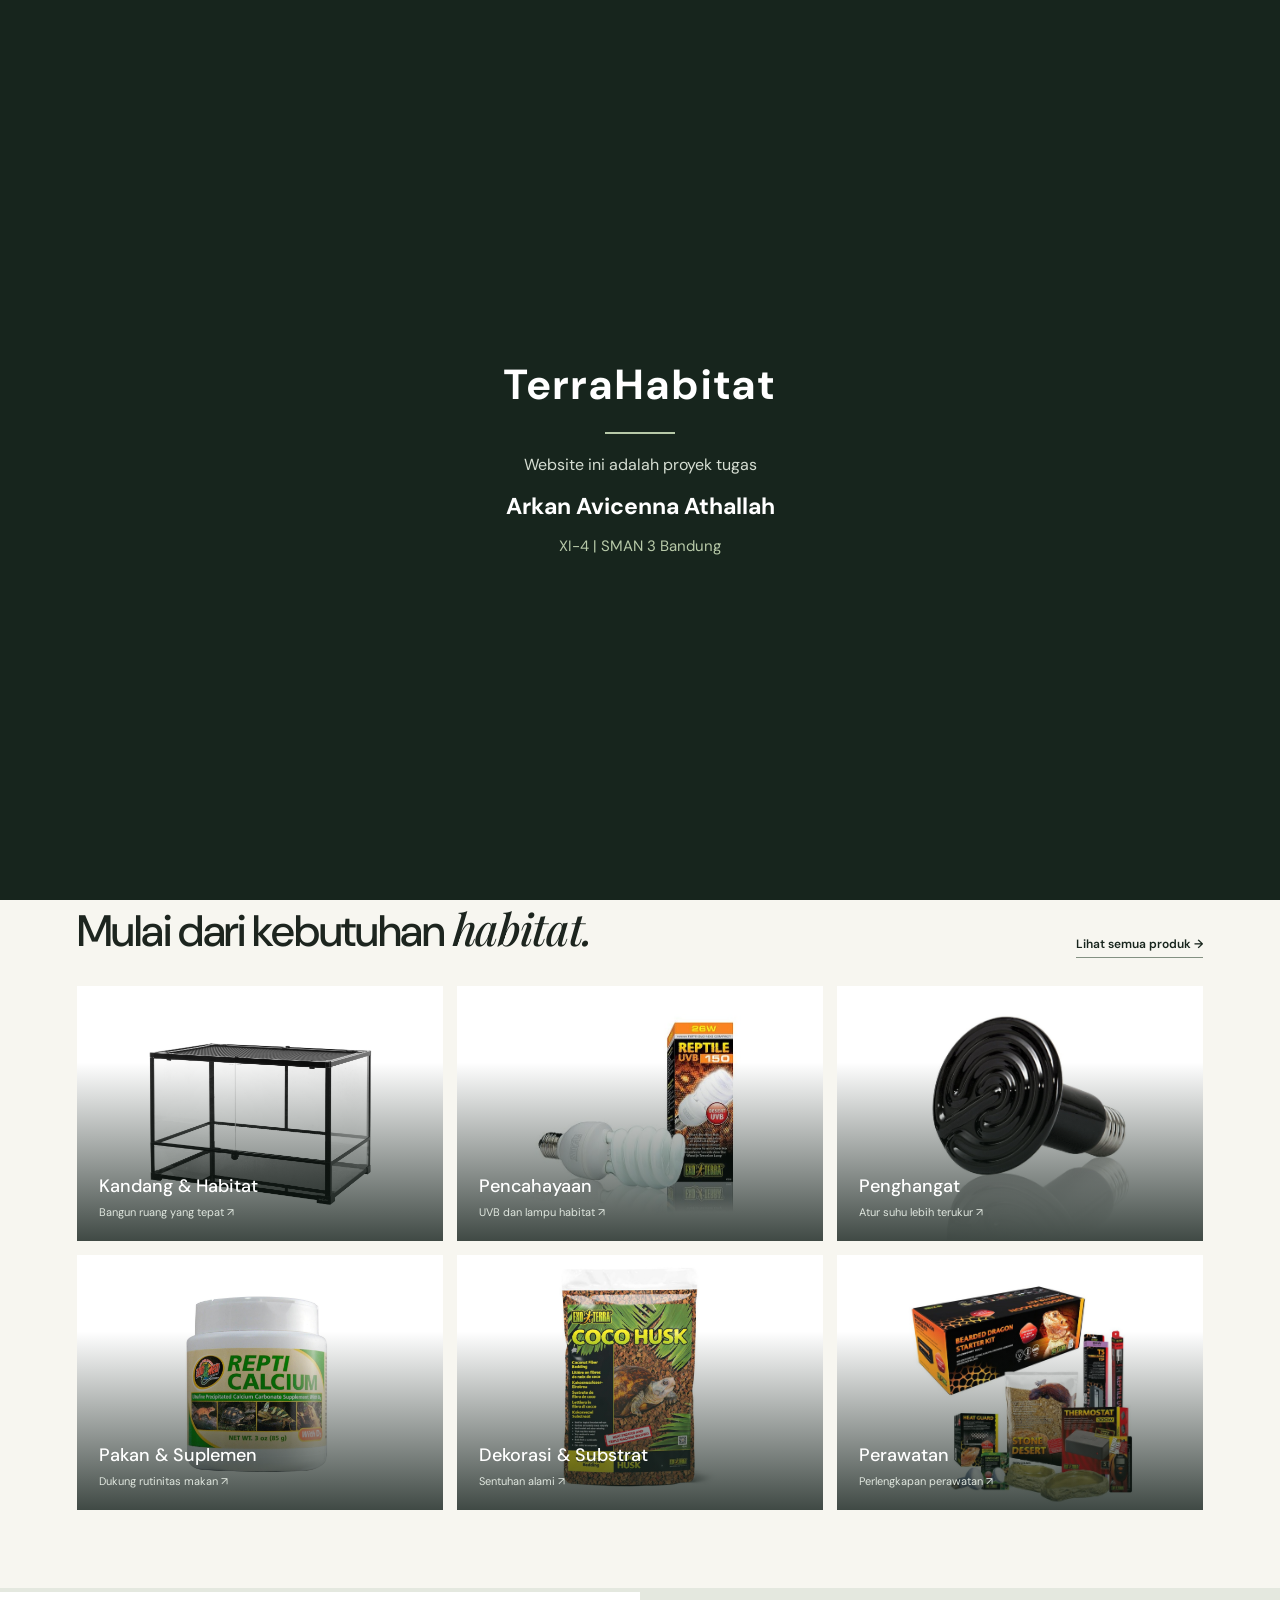
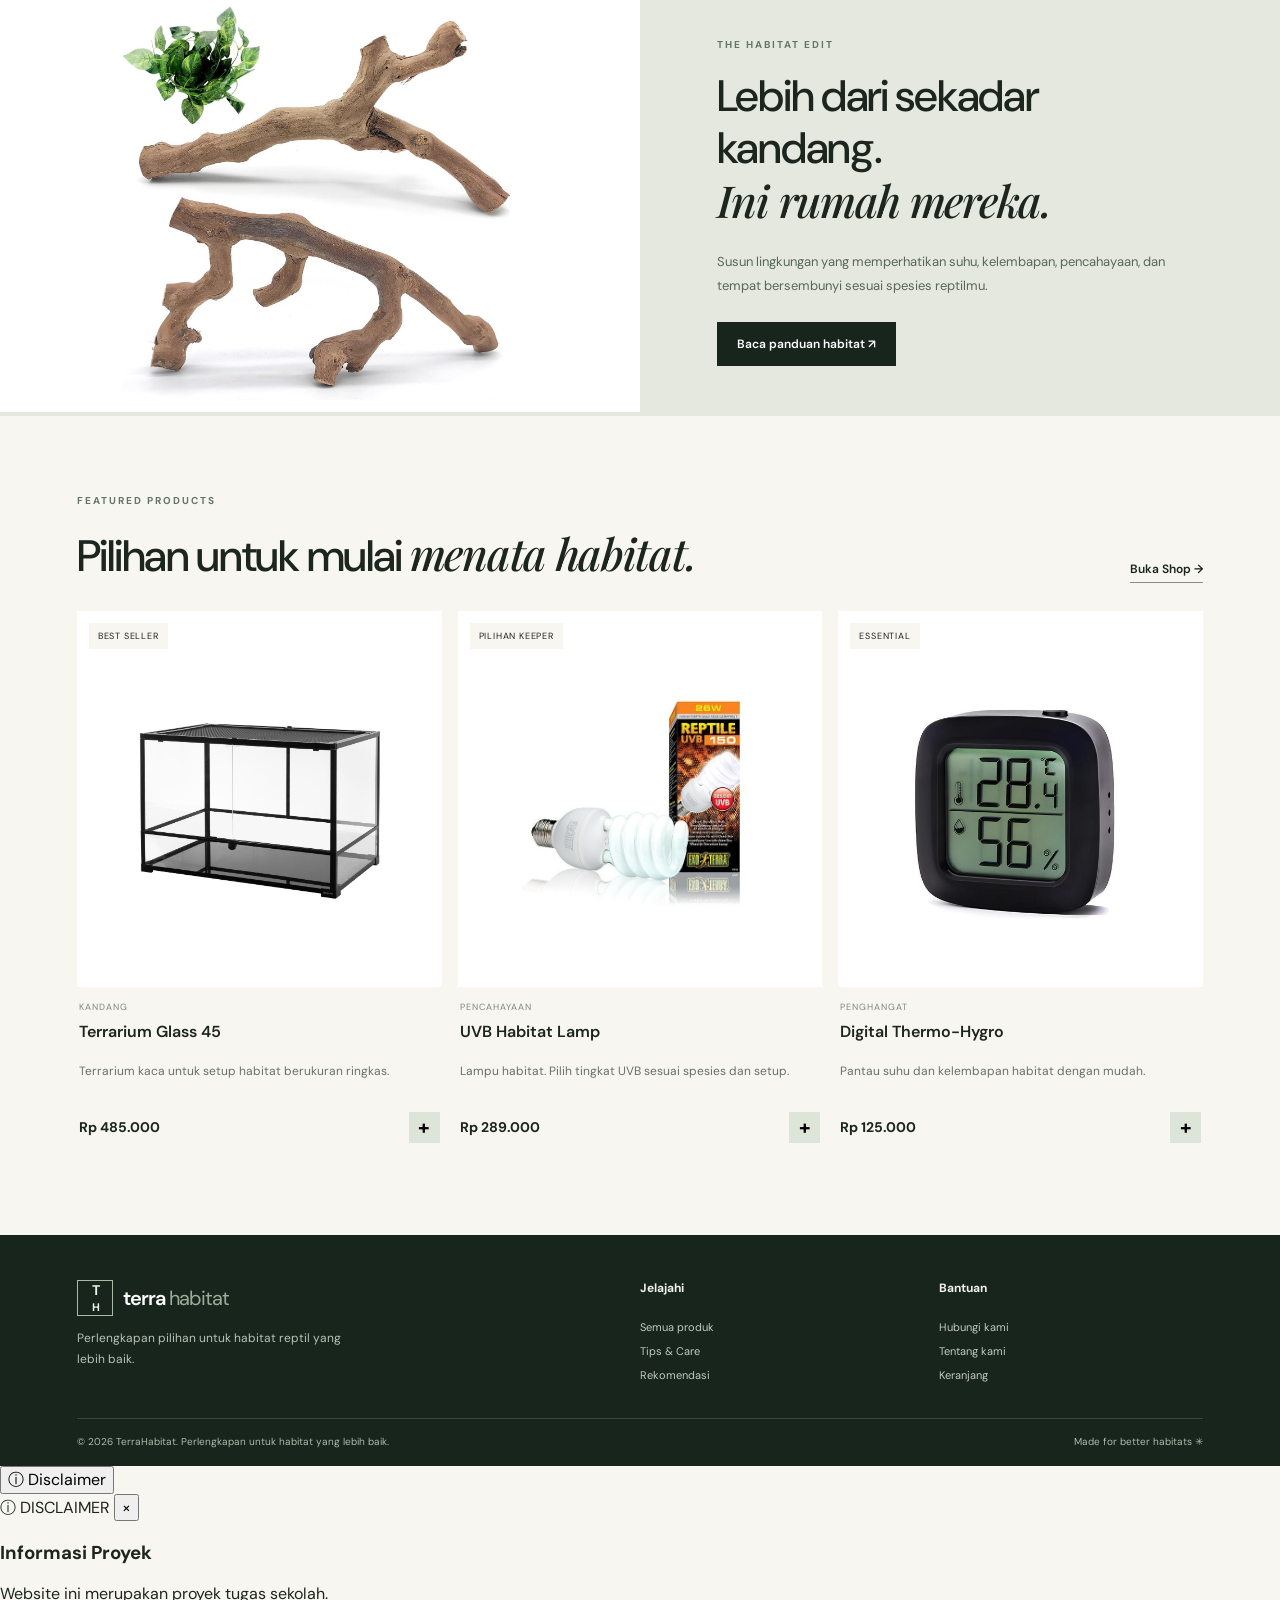
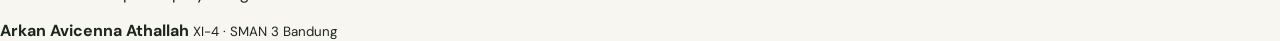
==== commit a8bd2887: "Update index.html" ====
--- a/index.html
+++ b/index.html
@@ -7,7 +7,7 @@
   <title>
    Home | TerraHabitat
   </title>
-  <link href="style.css" rel="stylesheet"/>
+  <link href="style.css?v=2" rel="stylesheet"/>
  </head>
  <body>
   <div id="splash-screen">
@@ -358,12 +358,63 @@
   </script>
   <script>
     window.addEventListener("load", function() {
+        const splash = document.getElementById("splash-screen");
+
+        if (!splash) return;
+
+        if (sessionStorage.getItem("terraSplashShown")) {
+            splash.remove();
+            return;
+        }
+
+        sessionStorage.setItem("terraSplashShown", "true");
+
         setTimeout(function() {
-            document.getElementById("splash-screen")
-                .classList.add("hide");
+            splash.classList.add("hide");
+
+            setTimeout(function() {
+                splash.remove();
+            }, 800);
+
         }, 2500);
     });
   </script>
+  <!-- FLOATING DISCLAIMER -->
+<div class="disclaimer-widget" id="disclaimerWidget">
+
+    <!-- LABEL AWAL -->
+    <button class="disclaimer-trigger" id="disclaimerTrigger">
+        <span>ⓘ</span>
+        Disclaimer
+    </button>
+
+    <!-- INFORMASI DISCLAIMER -->
+    <div class="disclaimer-content">
+
+        <div class="disclaimer-header">
+            <span>ⓘ DISCLAIMER</span>
+
+            <button
+                class="disclaimer-close"
+                id="disclaimerClose"
+                aria-label="Tutup disclaimer">
+                ×
+            </button>
+        </div>
+
+        <h3>Informasi Proyek</h3>
+
+        <p>
+            Website ini merupakan proyek tugas sekolah.
+        </p>
+
+        <strong>Arkan Avicenna Athallah</strong>
+
+        <small>XI-4 · SMAN 3 Bandung</small>
+
+    </div>
+
+</div>
  </body>
 </html>
 
--- a/style.css
+++ b/style.css
@@ -1156,6 +1156,8 @@
     overflow-wrap: anywhere;
     margin: 0;
 }
+
+/* SPLASH SCREEN */
 #splash-screen {
     position: fixed;
     inset: 0;
@@ -1166,8 +1168,9 @@
     align-items: center;
     text-align: center;
     color: white;
-    transition: opacity 0.8s ease,
-                visibility 0.8s ease;
+    opacity: 1;
+    visibility: visible;
+    transition: opacity 0.8s ease, visibility 0.8s ease;
 }
 
 .splash-content {
@@ -1215,6 +1218,7 @@
         opacity: 0;
         transform: translateY(15px);
     }
+
     to {
         opacity: 1;
         transform: translateY(0);
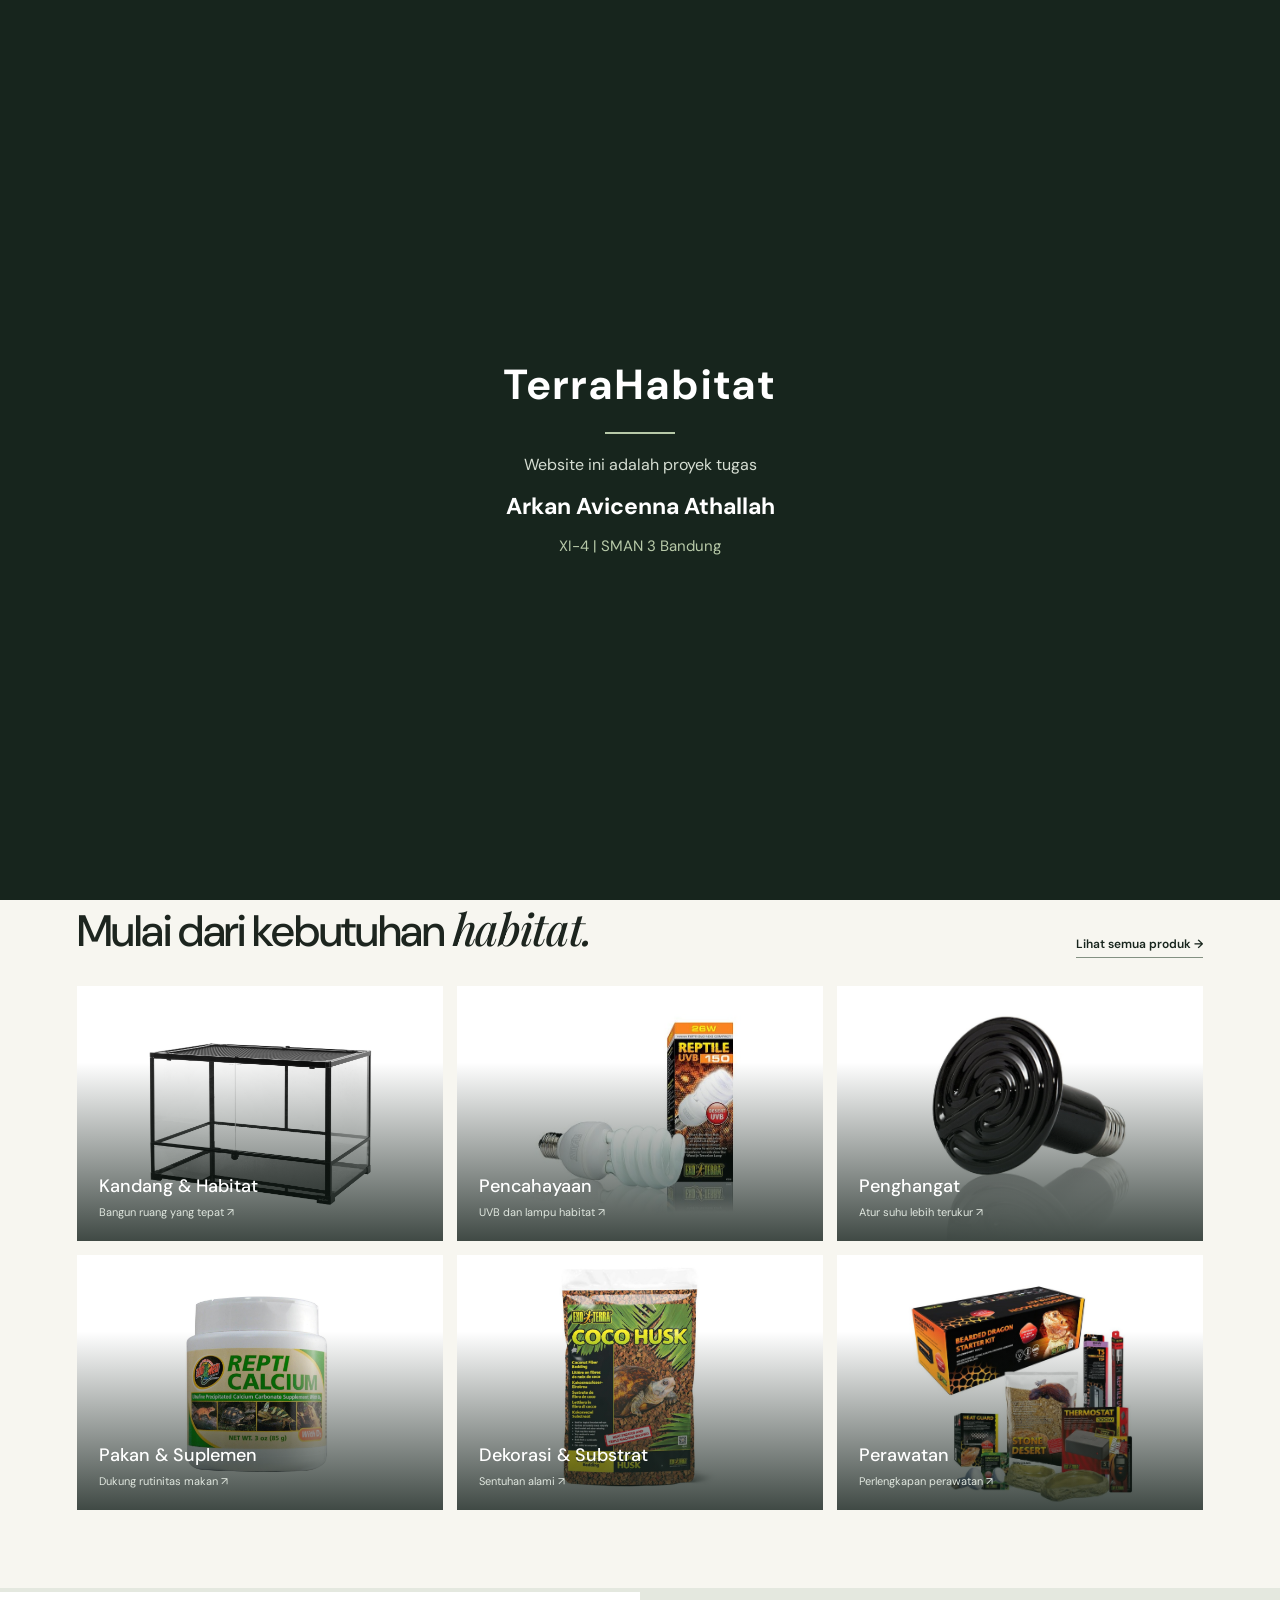
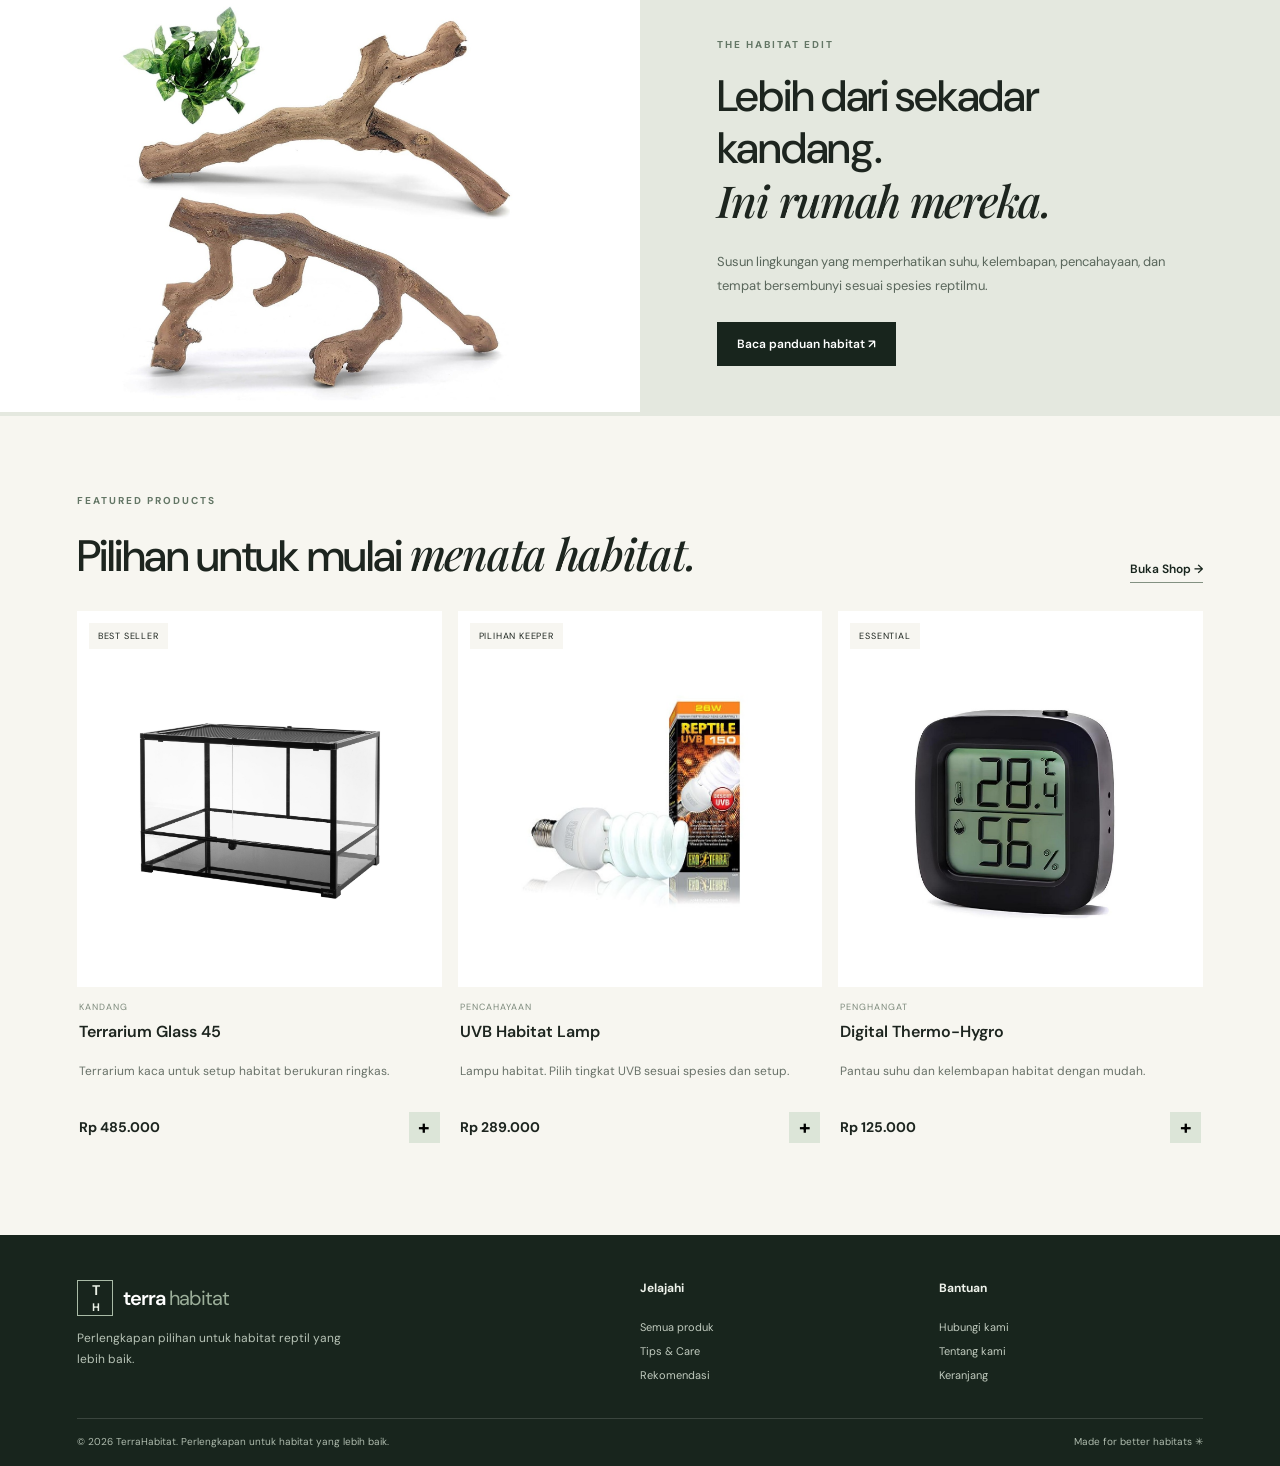
==== commit 0d7e22d7: "Update index.html" ====
--- a/index.html
+++ b/index.html
@@ -413,7 +413,24 @@
         <small>XI-4 · SMAN 3 Bandung</small>
 
     </div>
-
+  <script>
+    const disclaimerWidget =
+        document.getElementById("disclaimerWidget");
+
+    const disclaimerTrigger =
+        document.getElementById("disclaimerTrigger");
+
+    const disclaimerClose =
+        document.getElementById("disclaimerClose");
+
+    disclaimerTrigger.addEventListener("click", function() {
+        disclaimerWidget.classList.add("active");
+    });
+
+    disclaimerClose.addEventListener("click", function() {
+        disclaimerWidget.classList.remove("active");
+    });
+  </script>
 </div>
  </body>
 </html>
--- a/style.css
+++ b/style.css
@@ -1224,3 +1224,179 @@
         transform: translateY(0);
     }
 }
+
+/* FLOATING DISCLAIMER WIDGET */
+
+.disclaimer-widget {
+    position: fixed;
+    right: 25px;
+    bottom: 25px;
+    z-index: 9999;
+
+    font-family: inherit;
+}
+
+/* LABEL AWAL */
+
+.disclaimer-trigger {
+    display: flex;
+    align-items: center;
+    gap: 8px;
+
+    padding: 12px 18px;
+
+    background: #18251D;
+    color: #FFFFFF;
+
+    border: 1px solid rgba(255,255,255,0.15);
+    border-radius: 50px;
+
+    font-family: inherit;
+    font-size: 12px;
+    font-weight: 600;
+
+    cursor: pointer;
+
+    box-shadow: 0 5px 20px rgba(0,0,0,0.15);
+
+    transition:
+        opacity 0.3s ease,
+        transform 0.3s ease;
+}
+
+.disclaimer-trigger:hover {
+    background: #304638;
+    transform: translateY(-3px);
+}
+
+/* CONTENT LABEL */
+
+.disclaimer-content {
+    position: absolute;
+    right: 0;
+    bottom: 0;
+
+    width: 320px;
+
+    padding: 22px;
+
+    background: #18251D;
+    color: #FFFFFF;
+
+    border: 1px solid rgba(255,255,255,0.12);
+    border-radius: 16px;
+
+    box-shadow: 0 10px 35px rgba(0,0,0,0.2);
+
+    opacity: 0;
+    visibility: hidden;
+    transform: translateY(12px) scale(0.92);
+    transform-origin: bottom right;
+
+    transition:
+        opacity 0.35s ease,
+        transform 0.35s cubic-bezier(0.2, 0.8, 0.2, 1),
+        visibility 0.35s ease;
+
+    pointer-events: none;
+}
+
+/* HEADER */
+
+.disclaimer-header {
+    display: flex;
+    justify-content: space-between;
+    align-items: center;
+
+    margin-bottom: 17px;
+
+    color: #B7C9A8;
+    font-size: 10px;
+    font-weight: 700;
+    letter-spacing: 1.5px;
+}
+
+.disclaimer-close {
+    width: 28px;
+    height: 28px;
+
+    display: flex;
+    align-items: center;
+    justify-content: center;
+
+    background: rgba(255,255,255,0.1);
+    color: #FFFFFF;
+
+    border: none;
+    border-radius: 50%;
+
+    font-size: 20px;
+    cursor: pointer;
+
+    transition: background 0.2s ease;
+}
+
+.disclaimer-close:hover {
+    background: rgba(255,255,255,0.22);
+}
+
+/* TEXT */
+
+.disclaimer-content h3 {
+    margin: 0 0 10px;
+
+    color: #FFFFFF;
+    font-size: 19px;
+}
+
+.disclaimer-content p {
+    margin: 0 0 14px;
+
+    color: #D5DDD2;
+    font-size: 13px;
+    line-height: 1.7;
+}
+
+.disclaimer-content strong {
+    display: block;
+
+    color: #B7C9A8;
+    font-size: 13px;
+}
+
+.disclaimer-content small {
+    display: block;
+
+    margin-top: 5px;
+
+    color: #D5DDD2;
+    font-size: 11px;
+}
+
+/* ACTIVE STATE */
+
+.disclaimer-widget.active .disclaimer-trigger {
+    opacity: 0;
+    transform: scale(0.8);
+    pointer-events: none;
+}
+
+.disclaimer-widget.active .disclaimer-content {
+    opacity: 1;
+    visibility: visible;
+    transform: translateY(0) scale(1);
+    pointer-events: auto;
+}
+
+/* MOBILE */
+
+@media (max-width: 480px) {
+    .disclaimer-widget {
+        right: 15px;
+        bottom: 15px;
+    }
+
+    .disclaimer-content {
+        width: min(320px, calc(100vw - 30px));
+    }
+}
